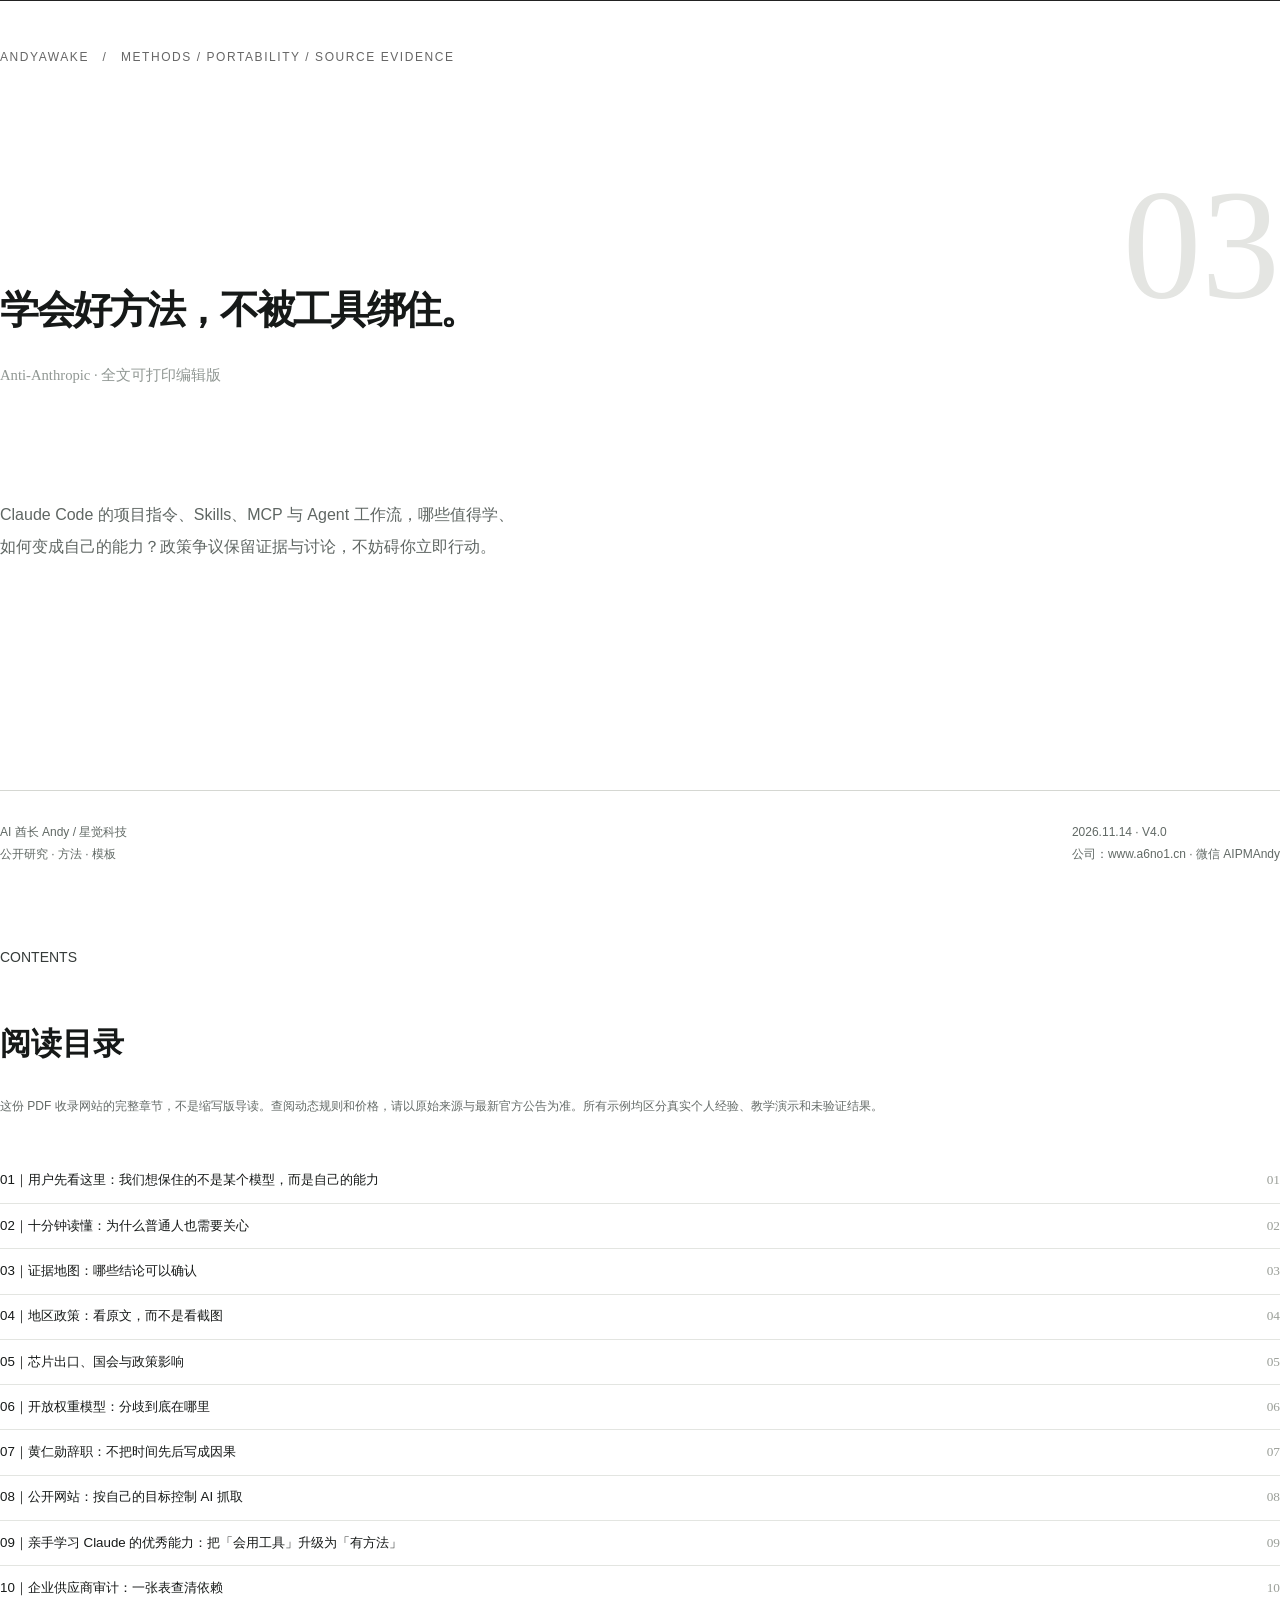
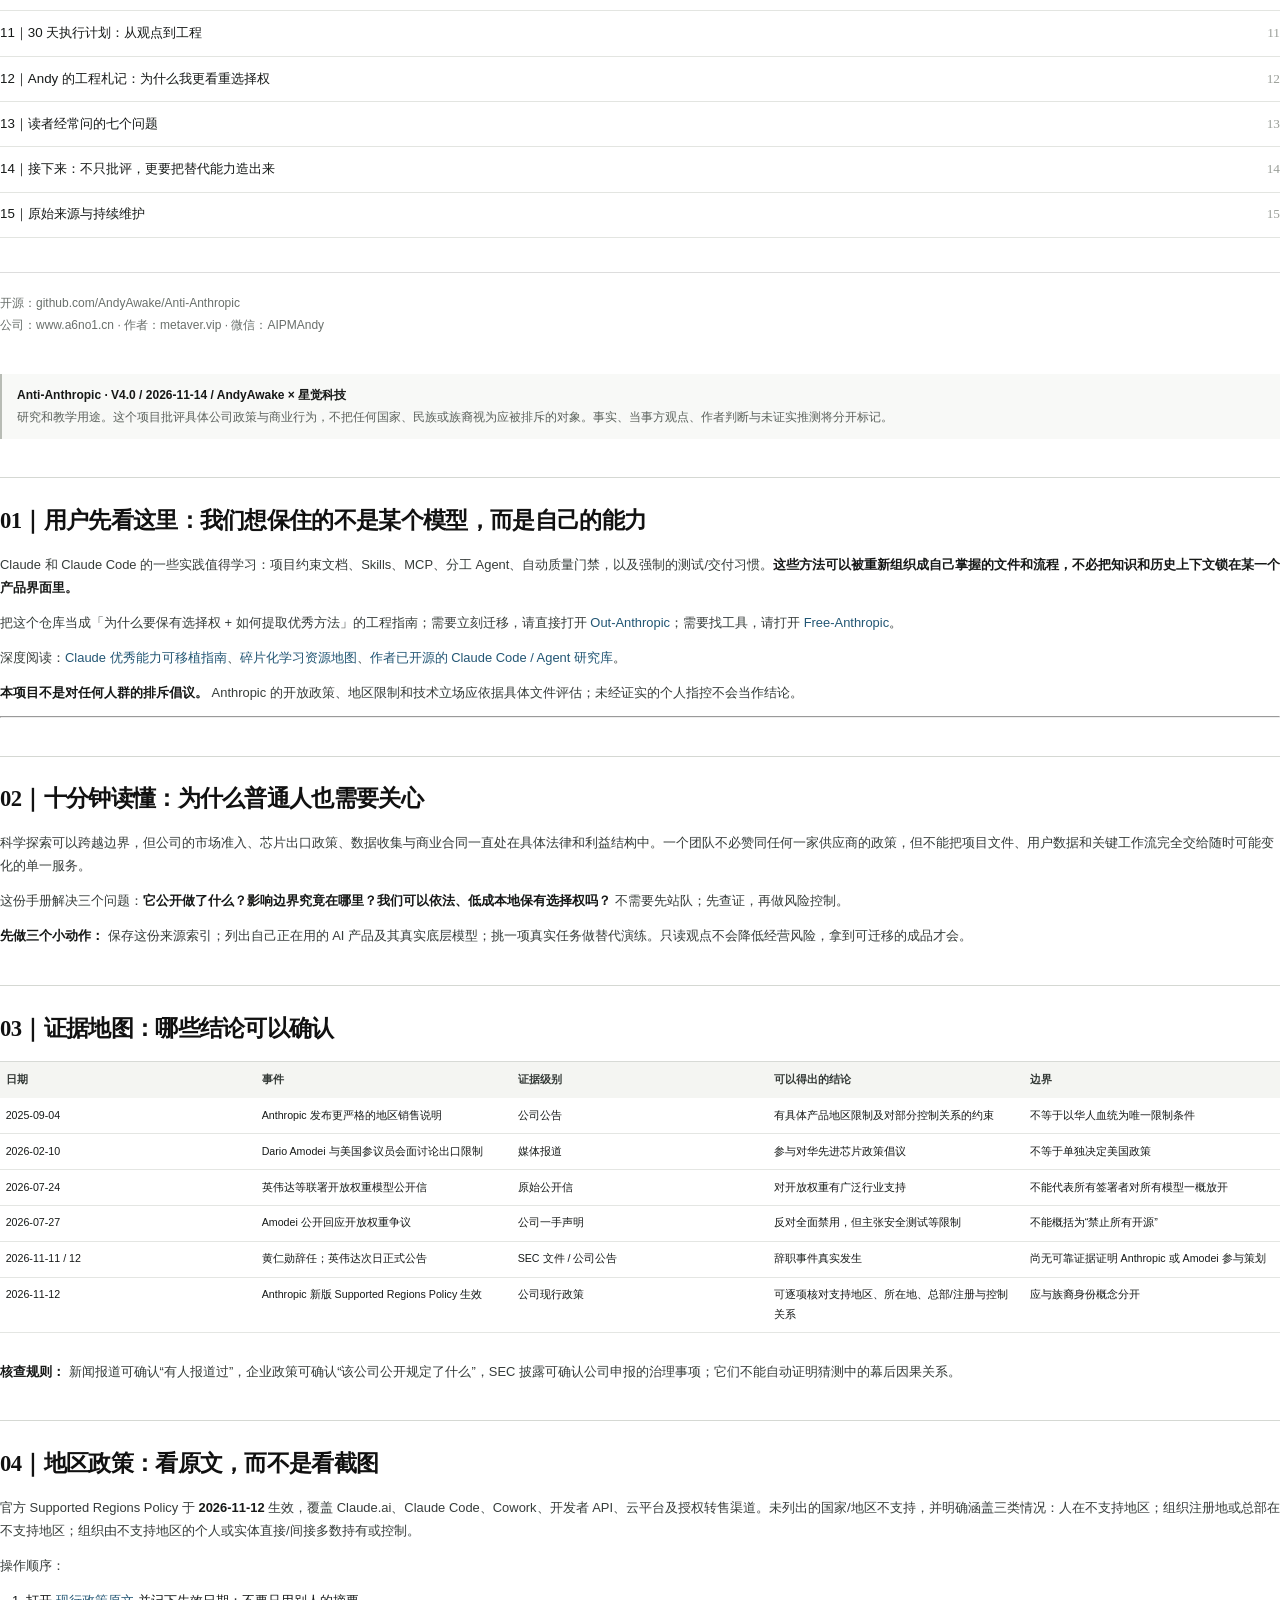
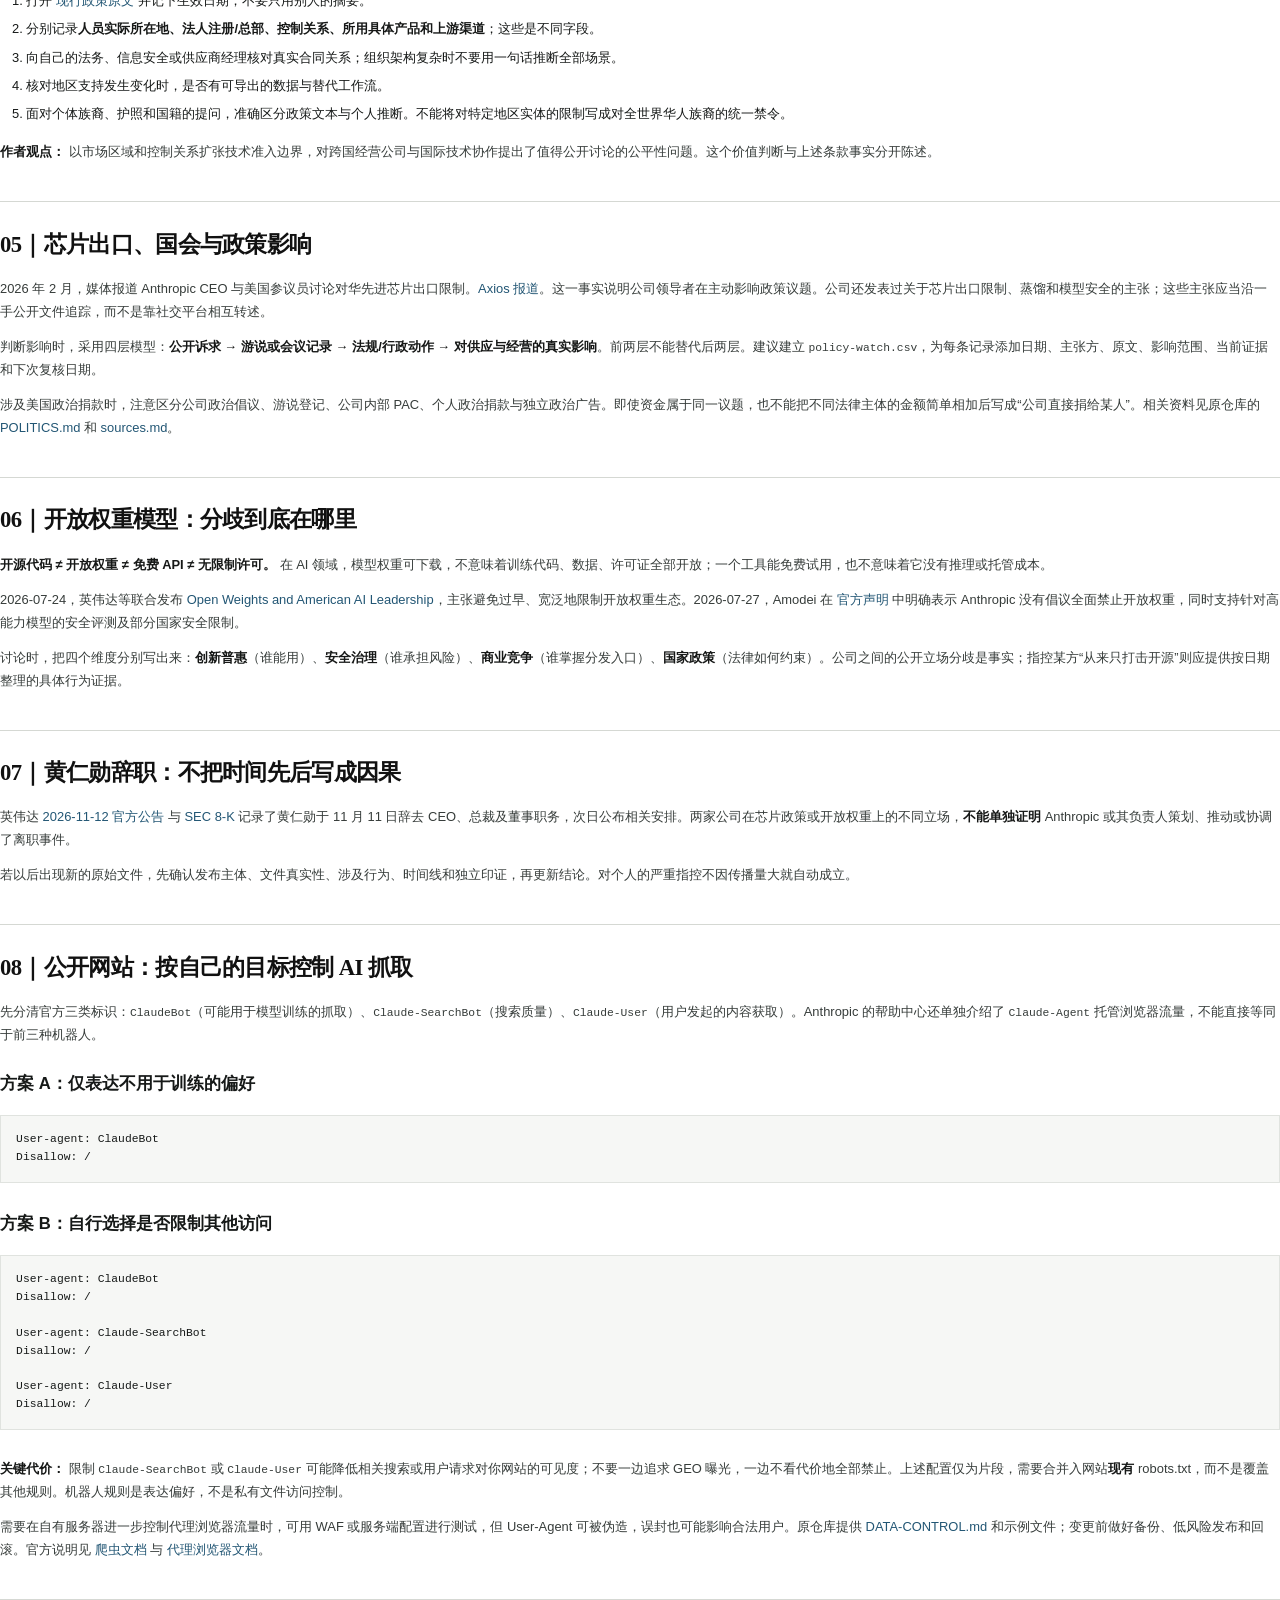
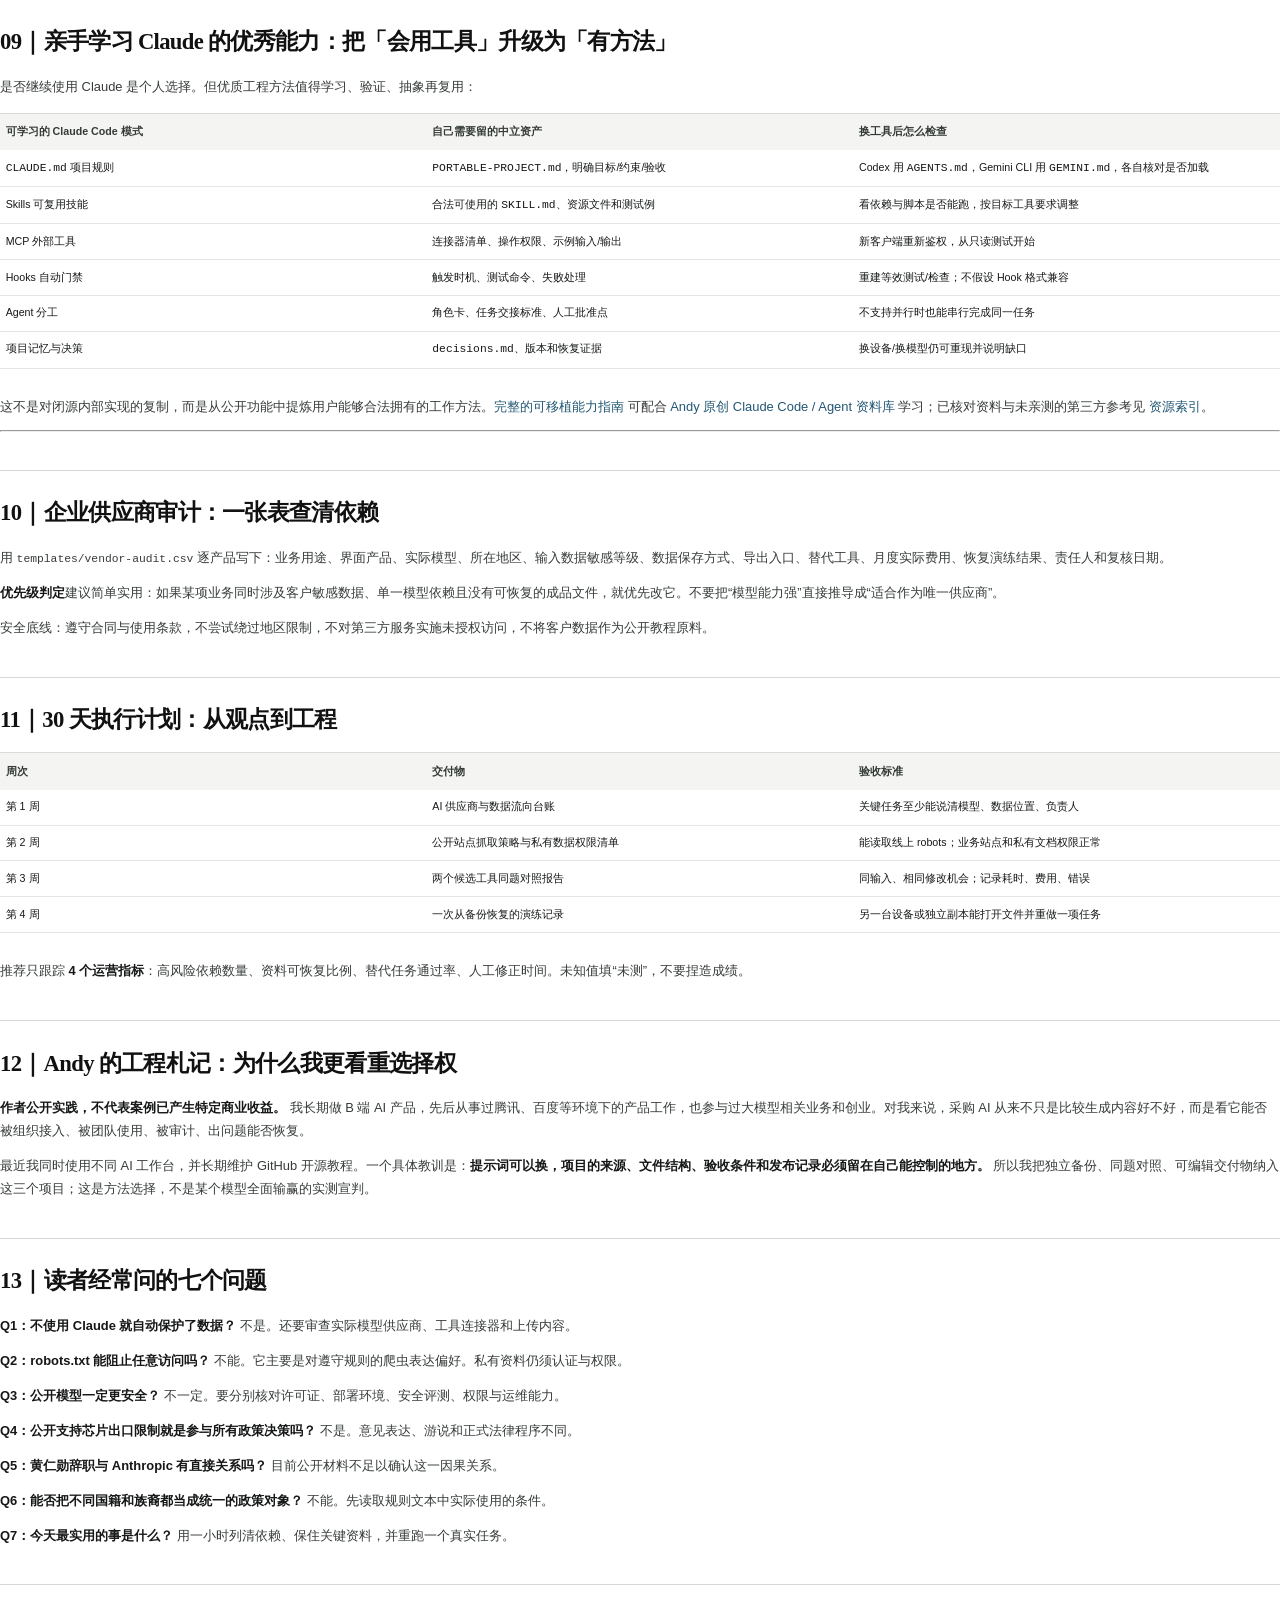
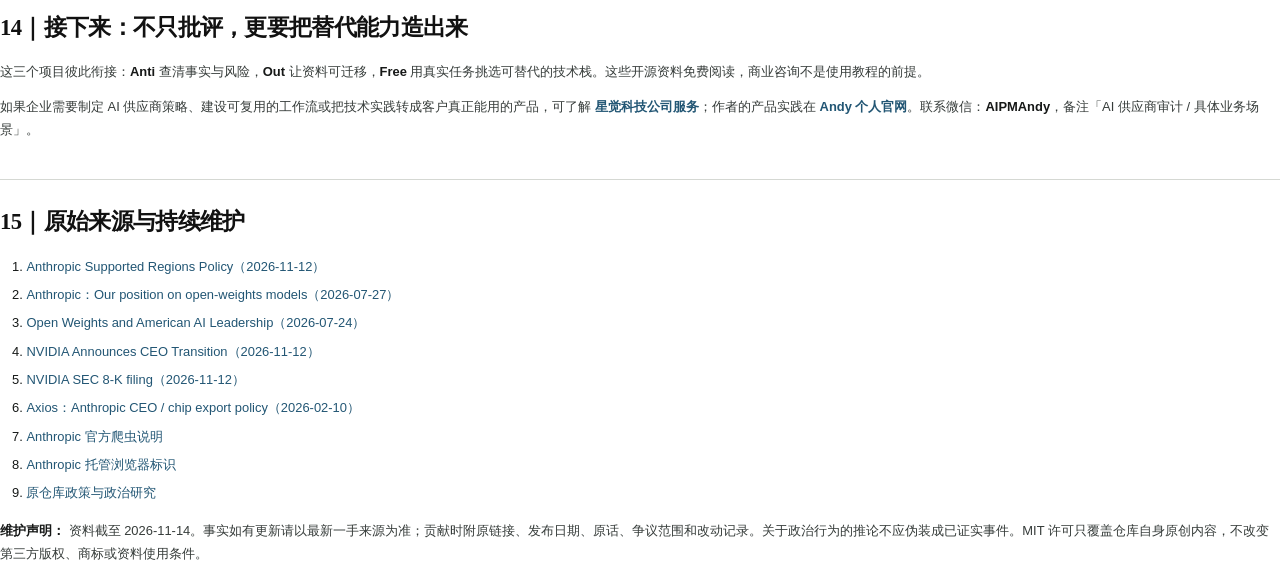
==== assets/guide-print.html @ a387d636 "Add V4 PDF, styling and interactive features" ====
<!doctype html><html lang="zh-CN"><head><meta charset="utf-8"><style>
@page{size:A4;margin:21mm 18mm 21mm 18mm;@top-left{content:"ANDYAWAKE · OPEN FIELD GUIDE";font-family:"Noto Sans CJK SC";font-size:8px;color:#a0a3a0;letter-spacing:.11em}@top-right{content:"2026 / 11 / 14";font-family:"Noto Sans CJK SC";font-size:8px;color:#a0a3a0}@bottom-left{content:"ANDYAWAKE · 开源迁移与工作流手册";font-family:"Noto Sans CJK SC";font-size:8px;color:#888d89}@bottom-right{content:counter(page);font-family:"Noto Sans CJK SC";font-size:9px;color:#777}}
@page:first{@top-left{content:none}@top-right{content:none}@bottom-left{content:none}@bottom-right{content:none}}
*{box-sizing:border-box}html{font-family:"Noto Sans CJK SC",sans-serif;color:#161918;background:#fff}body{margin:0;font-size:10.5pt;line-height:1.85}a{color:#225674;text-decoration:none}p,li{orphans:3;widows:3}p{margin:0 0 9pt;color:#363c3a}strong{font-weight:700;color:#161817}.cover{height:250mm;position:relative;page-break-after:always}.cover-top{border-top:1.5px solid #222;padding-top:12mm;font-size:9pt;letter-spacing:.13em;color:#666}.cover-num{font-family:serif;font-size:118pt;color:#e4e5e2;position:absolute;top:44mm;right:0;line-height:1}.cover-title{position:absolute;top:75mm;left:0;right:0;font-family:"Noto Serif CJK SC",serif;font-size:29pt;letter-spacing:-.06em;line-height:1.42;font-weight:650}.cover-sub{position:absolute;top:132mm;left:0;right:0;color:#5f6663;font-size:12pt;max-width:140mm;line-height:2}.cover-bottom{position:absolute;bottom:21mm;left:0;right:0;border-top:1px solid #d5d7d2;padding-top:8mm;display:flex;justify-content:space-between;color:#616965;font-size:9pt}.small{font-size:9pt;color:#747974}.chapter-toc{page-break-after:always}.chapter-toc h1{font-family:"Noto Serif CJK SC",serif;font-size:23pt;margin:12mm 0 6mm}.toc-line{display:flex;justify-content:space-between;gap:10mm;border-bottom:1px solid #e3e5e1;font-size:10pt;padding:2.6mm 0}.toc-line span:last-child{font-family:Georgia,serif;color:#9b9f99}.toc-intro{color:#646b68;font-size:9pt;line-height:1.8;margin:5mm 0 11mm}.pdf-content h2{font-family:"Noto Serif CJK SC",serif;color:#111;letter-spacing:-.03em;font-size:17pt;line-height:1.38;font-weight:660;border-top:1px solid #d5d8d3;padding-top:8mm;margin:13mm 0 5mm;break-after:avoid}.pdf-content h2:first-child{margin-top:0}.pdf-content h3{font-size:12.5pt;margin:6mm 0 3mm;break-after:avoid}.pdf-content p,.pdf-content li{font-size:10pt;line-height:1.9}.pdf-content ul,.pdf-content ol{padding-left:7mm;margin:3mm 0 6mm}.pdf-content li{margin:1.4mm 0}.pdf-content blockquote{border-left:2px solid #b8bcb5;background:#f8f9f7;padding:3mm 4mm;margin:5mm 0}.pdf-content blockquote p{color:#5c625d;font-size:9pt;margin:0}.pdf-content pre{font-family:"Noto Sans Mono CJK SC",monospace;font-size:8pt;line-height:1.58;white-space:pre-wrap;overflow-wrap:anywhere;background:#f6f7f5;border:1px solid #e0e3df;padding:4mm;margin:4mm 0 7mm}code{font-family:"Noto Sans Mono CJK SC",monospace;font-size:8.5pt;overflow-wrap:anywhere}.pdf-content table{width:100%;border-collapse:collapse;margin:4mm 0 7mm;font-size:8pt;table-layout:fixed}.pdf-content th{background:#f4f5f2;border-top:1px solid #d7dad6;color:#343a37;text-align:left;padding:2.2mm 1.5mm;overflow-wrap:anywhere}.pdf-content td{border-bottom:1px solid #e4e6e3;padding:2mm 1.5mm;vertical-align:top;overflow-wrap:anywhere}.table-scroller{max-width:100%}.table-scroller table{break-inside:auto}.table-scroller tr{break-inside:avoid}.last-note{margin-top:9mm;padding:5mm 0;border-top:1px solid #ddd;font-size:9pt;color:#696f6b}
.pdf-content p,.pdf-content li{line-height:1.78;font-size:9.7pt}.pdf-content h2{margin:10mm 0 4.5mm;padding-top:7mm}.pdf-content ol,.pdf-content ul{margin-bottom:4mm}</style></head><body><section class="cover"><div class="cover-top">ANDYAWAKE　/　METHODS / PORTABILITY / SOURCE EVIDENCE</div><div class="cover-num">03</div><div class="cover-title">学会好方法，不被工具绑住。<p style="font-family:'Noto Sans CJK SC';font-size:11pt;font-weight:400;letter-spacing:0;color:#919894;margin-top:7mm">Anti-Anthropic · 全文可打印编辑版</p></div><div class="cover-sub">Claude Code 的项目指令、Skills、MCP 与 Agent 工作流，哪些值得学、如何变成自己的能力？政策争议保留证据与讨论，不妨碍你立即行动。</div><div class="cover-bottom"><span>AI 酋长 Andy / 星觉科技<br>公开研究 · 方法 · 模板</span><span>2026.11.14 · V4.0<br>公司：www.a6no1.cn · 微信 AIPMAndy</span></div></section><section class="chapter-toc"><p class="overline">CONTENTS</p><h1>阅读目录</h1><p class="toc-intro">这份 PDF 收录网站的完整章节，不是缩写版导读。查阅动态规则和价格，请以原始来源与最新官方公告为准。所有示例均区分真实个人经验、教学演示和未验证结果。</p><div class="toc-line"><span>01｜用户先看这里：我们想保住的不是某个模型，而是自己的能力</span><span>01</span></div><div class="toc-line"><span>02｜十分钟读懂：为什么普通人也需要关心</span><span>02</span></div><div class="toc-line"><span>03｜证据地图：哪些结论可以确认</span><span>03</span></div><div class="toc-line"><span>04｜地区政策：看原文，而不是看截图</span><span>04</span></div><div class="toc-line"><span>05｜芯片出口、国会与政策影响</span><span>05</span></div><div class="toc-line"><span>06｜开放权重模型：分歧到底在哪里</span><span>06</span></div><div class="toc-line"><span>07｜黄仁勋辞职：不把时间先后写成因果</span><span>07</span></div><div class="toc-line"><span>08｜公开网站：按自己的目标控制 AI 抓取</span><span>08</span></div><div class="toc-line"><span>09｜亲手学习 Claude 的优秀能力：把「会用工具」升级为「有方法」</span><span>09</span></div><div class="toc-line"><span>10｜企业供应商审计：一张表查清依赖</span><span>10</span></div><div class="toc-line"><span>11｜30 天执行计划：从观点到工程</span><span>11</span></div><div class="toc-line"><span>12｜Andy 的工程札记：为什么我更看重选择权</span><span>12</span></div><div class="toc-line"><span>13｜读者经常问的七个问题</span><span>13</span></div><div class="toc-line"><span>14｜接下来：不只批评，更要把替代能力造出来</span><span>14</span></div><div class="toc-line"><span>15｜原始来源与持续维护</span><span>15</span></div><div class="last-note">开源：github.com/AndyAwake/Anti-Anthropic<br>公司：www.a6no1.cn · 作者：metaver.vip · 微信：AIPMAndy</div></section><main class="pdf-content"><blockquote>
<p><strong>Anti-Anthropic · V4.0 / 2026-11-14 / AndyAwake × 星觉科技</strong><br />
研究和教学用途。这个项目批评具体公司政策与商业行为，不把任何国家、民族或族裔视为应被排斥的对象。事实、当事方观点、作者判断与未证实推测将分开标记。</p>
</blockquote>
<h2 id="chapter-01">01｜用户先看这里：我们想保住的不是某个模型，而是自己的能力</h2>
<p>Claude 和 Claude Code 的一些实践值得学习：项目约束文档、Skills、MCP、分工 Agent、自动质量门禁，以及强制的测试/交付习惯。<strong>这些方法可以被重新组织成自己掌握的文件和流程，不必把知识和历史上下文锁在某一个产品界面里。</strong></p>
<p>把这个仓库当成「为什么要保有选择权 + 如何提取优秀方法」的工程指南；需要立刻迁移，请直接打开 <a href="https://github.com/AndyAwake/Out-Anthropic">Out-Anthropic</a>；需要找工具，请打开 <a href="https://github.com/AndyAwake/Free-Anthropic">Free-Anthropic</a>。</p>
<p>深度阅读：<a href="PORTABLE-CLAUDE.md">Claude 优秀能力可移植指南</a>、<a href="RESOURCE-ATLAS.md">碎片化学习资源地图</a>、<a href="https://github.com/AIPMAndy/anthropic-claude-code-agent-handbook">作者已开源的 Claude Code / Agent 研究库</a>。</p>
<p><strong>本项目不是对任何人群的排斥倡议。</strong> Anthropic 的开放政策、地区限制和技术立场应依据具体文件评估；未经证实的个人指控不会当作结论。</p>
<hr />
<h2 id="chapter-02">02｜十分钟读懂：为什么普通人也需要关心</h2>
<p>科学探索可以跨越边界，但公司的市场准入、芯片出口政策、数据收集与商业合同一直处在具体法律和利益结构中。一个团队不必赞同任何一家供应商的政策，但不能把项目文件、用户数据和关键工作流完全交给随时可能变化的单一服务。</p>
<p>这份手册解决三个问题：<strong>它公开做了什么？影响边界究竟在哪里？我们可以依法、低成本地保有选择权吗？</strong> 不需要先站队；先查证，再做风险控制。</p>
<p><strong>先做三个小动作：</strong> 保存这份来源索引；列出自己正在用的 AI 产品及其真实底层模型；挑一项真实任务做替代演练。只读观点不会降低经营风险，拿到可迁移的成品才会。</p>
<h2 id="chapter-03">03｜证据地图：哪些结论可以确认</h2>
<div class="table-scroller"><table>
<thead>
<tr>
  <th>日期</th>
  <th>事件</th>
  <th>证据级别</th>
  <th>可以得出的结论</th>
  <th>边界</th>
</tr>
</thead>
<tbody>
<tr>
  <td>2025-09-04</td>
  <td>Anthropic 发布更严格的地区销售说明</td>
  <td>公司公告</td>
  <td>有具体产品地区限制及对部分控制关系的约束</td>
  <td>不等于以华人血统为唯一限制条件</td>
</tr>
<tr>
  <td>2026-02-10</td>
  <td>Dario Amodei 与美国参议员会面讨论出口限制</td>
  <td>媒体报道</td>
  <td>参与对华先进芯片政策倡议</td>
  <td>不等于单独决定美国政策</td>
</tr>
<tr>
  <td>2026-07-24</td>
  <td>英伟达等联署开放权重模型公开信</td>
  <td>原始公开信</td>
  <td>对开放权重有广泛行业支持</td>
  <td>不能代表所有签署者对所有模型一概放开</td>
</tr>
<tr>
  <td>2026-07-27</td>
  <td>Amodei 公开回应开放权重争议</td>
  <td>公司一手声明</td>
  <td>反对全面禁用，但主张安全测试等限制</td>
  <td>不能概括为“禁止所有开源”</td>
</tr>
<tr>
  <td>2026-11-11 / 12</td>
  <td>黄仁勋辞任；英伟达次日正式公告</td>
  <td>SEC 文件 / 公司公告</td>
  <td>辞职事件真实发生</td>
  <td>尚无可靠证据证明 Anthropic 或 Amodei 参与策划</td>
</tr>
<tr>
  <td>2026-11-12</td>
  <td>Anthropic 新版 Supported Regions Policy 生效</td>
  <td>公司现行政策</td>
  <td>可逐项核对支持地区、所在地、总部/注册与控制关系</td>
  <td>应与族裔身份概念分开</td>
</tr>
</tbody>
</table></div>
<p><strong>核查规则：</strong> 新闻报道可确认“有人报道过”，企业政策可确认“该公司公开规定了什么”，SEC 披露可确认公司申报的治理事项；它们不能自动证明猜测中的幕后因果关系。</p>
<h2 id="chapter-04">04｜地区政策：看原文，而不是看截图</h2>
<p>官方 Supported Regions Policy 于 <strong>2026-11-12</strong> 生效，覆盖 Claude.ai、Claude Code、Cowork、开发者 API、云平台及授权转售渠道。未列出的国家/地区不支持，并明确涵盖三类情况：人在不支持地区；组织注册地或总部在不支持地区；组织由不支持地区的个人或实体直接/间接多数持有或控制。</p>
<p>操作顺序：</p>
<ol>
<li>打开 <a href="https://www.anthropic.com/legal/supported-regions">现行政策原文</a> 并记下生效日期；不要只用别人的摘要。</li>
<li>分别记录<strong>人员实际所在地、法人注册/总部、控制关系、所用具体产品和上游渠道</strong>；这些是不同字段。</li>
<li>向自己的法务、信息安全或供应商经理核对真实合同关系；组织架构复杂时不要用一句话推断全部场景。</li>
<li>核对地区支持发生变化时，是否有可导出的数据与替代工作流。</li>
<li>面对个体族裔、护照和国籍的提问，准确区分政策文本与个人推断。不能将对特定地区实体的限制写成对全世界华人族裔的统一禁令。</li>
</ol>
<p><strong>作者观点：</strong> 以市场区域和控制关系扩张技术准入边界，对跨国经营公司与国际技术协作提出了值得公开讨论的公平性问题。这个价值判断与上述条款事实分开陈述。</p>
<h2 id="chapter-05">05｜芯片出口、国会与政策影响</h2>
<p>2026 年 2 月，媒体报道 Anthropic CEO 与美国参议员讨论对华先进芯片出口限制。<a href="https://www.axios.com/2026/02/10/anthropic-ceo-china-chip-ban">Axios 报道</a>。这一事实说明公司领导者在主动影响政策议题。公司还发表过关于芯片出口限制、蒸馏和模型安全的主张；这些主张应当沿一手公开文件追踪，而不是靠社交平台相互转述。</p>
<p>判断影响时，采用四层模型：<strong>公开诉求 → 游说或会议记录 → 法规/行政动作 → 对供应与经营的真实影响</strong>。前两层不能替代后两层。建议建立 <code>policy-watch.csv</code>，为每条记录添加日期、主张方、原文、影响范围、当前证据和下次复核日期。</p>
<p>涉及美国政治捐款时，注意区分公司政治倡议、游说登记、公司内部 PAC、个人政治捐款与独立政治广告。即使资金属于同一议题，也不能把不同法律主体的金额简单相加后写成“公司直接捐给某人”。相关资料见原仓库的 <a href="https://github.com/AndyAwake/Anti-Anthropic/blob/main/POLITICS.md">POLITICS.md</a> 和 <a href="https://github.com/AndyAwake/Anti-Anthropic/blob/main/sources.md">sources.md</a>。</p>
<h2 id="chapter-06">06｜开放权重模型：分歧到底在哪里</h2>
<p><strong>开源代码 ≠ 开放权重 ≠ 免费 API ≠ 无限制许可。</strong> 在 AI 领域，模型权重可下载，不意味着训练代码、数据、许可证全部开放；一个工具能免费试用，也不意味着它没有推理或托管成本。</p>
<p>2026-07-24，英伟达等联合发布 <a href="https://images.nvidia.com/pdf/Open-Weights-and-American-AI-Leadership.pdf">Open Weights and American AI Leadership</a>，主张避免过早、宽泛地限制开放权重生态。2026-07-27，Amodei 在 <a href="https://www.anthropic.com/news/position-open-weights-models">官方声明</a> 中明确表示 Anthropic 没有倡议全面禁止开放权重，同时支持针对高能力模型的安全评测及部分国家安全限制。</p>
<p>讨论时，把四个维度分别写出来：<strong>创新普惠</strong>（谁能用）、<strong>安全治理</strong>（谁承担风险）、<strong>商业竞争</strong>（谁掌握分发入口）、<strong>国家政策</strong>（法律如何约束）。公司之间的公开立场分歧是事实；指控某方“从来只打击开源”则应提供按日期整理的具体行为证据。</p>
<h2 id="chapter-07">07｜黄仁勋辞职：不把时间先后写成因果</h2>
<p>英伟达 <a href="https://nvidianews.nvidia.com/news/nvidia-announces-ceo-transition">2026-11-12 官方公告</a> 与 <a href="https://www.sec.gov/Archives/edgar/data/1045810/000104581026000082/nvda-20261111.htm">SEC 8-K</a> 记录了黄仁勋于 11 月 11 日辞去 CEO、总裁及董事职务，次日公布相关安排。两家公司在芯片政策或开放权重上的不同立场，<strong>不能单独证明</strong> Anthropic 或其负责人策划、推动或协调了离职事件。</p>
<p>若以后出现新的原始文件，先确认发布主体、文件真实性、涉及行为、时间线和独立印证，再更新结论。对个人的严重指控不因传播量大就自动成立。</p>
<h2 id="chapter-08">08｜公开网站：按自己的目标控制 AI 抓取</h2>
<p>先分清官方三类标识：<code>ClaudeBot</code>（可能用于模型训练的抓取）、<code>Claude-SearchBot</code>（搜索质量）、<code>Claude-User</code>（用户发起的内容获取）。Anthropic 的帮助中心还单独介绍了 <code>Claude-Agent</code> 托管浏览器流量，不能直接等同于前三种机器人。</p>
<h3>方案 A：仅表达不用于训练的偏好</h3>
<pre><code class="language-text">User-agent: ClaudeBot
Disallow: /
</code></pre>
<h3>方案 B：自行选择是否限制其他访问</h3>
<pre><code class="language-text">User-agent: ClaudeBot
Disallow: /

User-agent: Claude-SearchBot
Disallow: /

User-agent: Claude-User
Disallow: /
</code></pre>
<p><strong>关键代价：</strong> 限制 <code>Claude-SearchBot</code> 或 <code>Claude-User</code> 可能降低相关搜索或用户请求对你网站的可见度；不要一边追求 GEO 曝光，一边不看代价地全部禁止。上述配置仅为片段，需要合并入网站<strong>现有</strong> robots.txt，而不是覆盖其他规则。机器人规则是表达偏好，不是私有文件访问控制。</p>
<p>需要在自有服务器进一步控制代理浏览器流量时，可用 WAF 或服务端配置进行测试，但 User-Agent 可被伪造，误封也可能影响合法用户。原仓库提供 <a href="https://github.com/AndyAwake/Anti-Anthropic/blob/main/DATA-CONTROL.md">DATA-CONTROL.md</a> 和示例文件；变更前做好备份、低风险发布和回滚。官方说明见 <a href="https://support.claude.com/en/articles/8896518-does-anthropic-crawl-data-from-the-web-and-how-can-site-owners-block-the-crawler">爬虫文档</a> 与 <a href="https://support.claude.com/en/articles/18234133-how-do-anthropic-hosted-browsers-identify-themselves-when-they-browse-the-web-on-a-user-s-behalf">代理浏览器文档</a>。</p>
<h2 id="chapter-09">09｜亲手学习 Claude 的优秀能力：把「会用工具」升级为「有方法」</h2>
<p>是否继续使用 Claude 是个人选择。但优质工程方法值得学习、验证、抽象再复用：</p>
<div class="table-scroller"><table>
<thead>
<tr>
  <th>可学习的 Claude Code 模式</th>
  <th>自己需要留的中立资产</th>
  <th>换工具后怎么检查</th>
</tr>
</thead>
<tbody>
<tr>
  <td><code>CLAUDE.md</code> 项目规则</td>
  <td><code>PORTABLE-PROJECT.md</code>，明确目标/约束/验收</td>
  <td>Codex 用 <code>AGENTS.md</code>，Gemini CLI 用 <code>GEMINI.md</code>，各自核对是否加载</td>
</tr>
<tr>
  <td>Skills 可复用技能</td>
  <td>合法可使用的 <code>SKILL.md</code>、资源文件和测试例</td>
  <td>看依赖与脚本是否能跑，按目标工具要求调整</td>
</tr>
<tr>
  <td>MCP 外部工具</td>
  <td>连接器清单、操作权限、示例输入/输出</td>
  <td>新客户端重新鉴权，从只读测试开始</td>
</tr>
<tr>
  <td>Hooks 自动门禁</td>
  <td>触发时机、测试命令、失败处理</td>
  <td>重建等效测试/检查；不假设 Hook 格式兼容</td>
</tr>
<tr>
  <td>Agent 分工</td>
  <td>角色卡、任务交接标准、人工批准点</td>
  <td>不支持并行时也能串行完成同一任务</td>
</tr>
<tr>
  <td>项目记忆与决策</td>
  <td><code>decisions.md</code>、版本和恢复证据</td>
  <td>换设备/换模型仍可重现并说明缺口</td>
</tr>
</tbody>
</table></div>
<p>这不是对闭源内部实现的复制，而是从公开功能中提炼用户能够合法拥有的工作方法。<a href="PORTABLE-CLAUDE.md">完整的可移植能力指南</a> 可配合 <a href="https://github.com/AIPMAndy/anthropic-claude-code-agent-handbook">Andy 原创 Claude Code / Agent 资料库</a> 学习；已核对资料与未亲测的第三方参考见 <a href="RESOURCE-ATLAS.md">资源索引</a>。</p>
<hr />
<h2 id="chapter-10">10｜企业供应商审计：一张表查清依赖</h2>
<p>用 <code>templates/vendor-audit.csv</code> 逐产品写下：业务用途、界面产品、实际模型、所在地区、输入数据敏感等级、数据保存方式、导出入口、替代工具、月度实际费用、恢复演练结果、责任人和复核日期。</p>
<p><strong>优先级判定</strong>建议简单实用：如果某项业务同时涉及客户敏感数据、单一模型依赖且没有可恢复的成品文件，就优先改它。不要把“模型能力强”直接推导成“适合作为唯一供应商”。</p>
<p>安全底线：遵守合同与使用条款，不尝试绕过地区限制，不对第三方服务实施未授权访问，不将客户数据作为公开教程原料。</p>
<h2 id="chapter-11">11｜30 天执行计划：从观点到工程</h2>
<div class="table-scroller"><table>
<thead>
<tr>
  <th>周次</th>
  <th>交付物</th>
  <th>验收标准</th>
</tr>
</thead>
<tbody>
<tr>
  <td>第 1 周</td>
  <td>AI 供应商与数据流向台账</td>
  <td>关键任务至少能说清模型、数据位置、负责人</td>
</tr>
<tr>
  <td>第 2 周</td>
  <td>公开站点抓取策略与私有数据权限清单</td>
  <td>能读取线上 robots；业务站点和私有文档权限正常</td>
</tr>
<tr>
  <td>第 3 周</td>
  <td>两个候选工具同题对照报告</td>
  <td>同输入、相同修改机会；记录耗时、费用、错误</td>
</tr>
<tr>
  <td>第 4 周</td>
  <td>一次从备份恢复的演练记录</td>
  <td>另一台设备或独立副本能打开文件并重做一项任务</td>
</tr>
</tbody>
</table></div>
<p>推荐只跟踪 <strong>4 个运营指标</strong>：高风险依赖数量、资料可恢复比例、替代任务通过率、人工修正时间。未知值填“未测”，不要捏造成绩。</p>
<h2 id="chapter-12">12｜Andy 的工程札记：为什么我更看重选择权</h2>
<p><strong>作者公开实践，不代表案例已产生特定商业收益。</strong> 我长期做 B 端 AI 产品，先后从事过腾讯、百度等环境下的产品工作，也参与过大模型相关业务和创业。对我来说，采购 AI 从来不只是比较生成内容好不好，而是看它能否被组织接入、被团队使用、被审计、出问题能否恢复。</p>
<p>最近我同时使用不同 AI 工作台，并长期维护 GitHub 开源教程。一个具体教训是：<strong>提示词可以换，项目的来源、文件结构、验收条件和发布记录必须留在自己能控制的地方。</strong> 所以我把独立备份、同题对照、可编辑交付物纳入这三个项目；这是方法选择，不是某个模型全面输赢的实测宣判。</p>
<h2 id="chapter-13">13｜读者经常问的七个问题</h2>
<p><strong>Q1：不使用 Claude 就自动保护了数据？</strong> 不是。还要审查实际模型供应商、工具连接器和上传内容。</p>
<p><strong>Q2：robots.txt 能阻止任意访问吗？</strong> 不能。它主要是对遵守规则的爬虫表达偏好。私有资料仍须认证与权限。</p>
<p><strong>Q3：公开模型一定更安全？</strong> 不一定。要分别核对许可证、部署环境、安全评测、权限与运维能力。</p>
<p><strong>Q4：公开支持芯片出口限制就是参与所有政策决策吗？</strong> 不是。意见表达、游说和正式法律程序不同。</p>
<p><strong>Q5：黄仁勋辞职与 Anthropic 有直接关系吗？</strong> 目前公开材料不足以确认这一因果关系。</p>
<p><strong>Q6：能否把不同国籍和族裔都当成统一的政策对象？</strong> 不能。先读取规则文本中实际使用的条件。</p>
<p><strong>Q7：今天最实用的事是什么？</strong> 用一小时列清依赖、保住关键资料，并重跑一个真实任务。</p>
<h2 id="chapter-14">14｜接下来：不只批评，更要把替代能力造出来</h2>
<p>这三个项目彼此衔接：<strong>Anti</strong> 查清事实与风险，<strong>Out</strong> 让资料可迁移，<strong>Free</strong> 用真实任务挑选可替代的技术栈。这些开源资料免费阅读，商业咨询不是使用教程的前提。</p>
<p>如果企业需要制定 AI 供应商策略、建设可复用的工作流或把技术实践转成客户真正能用的产品，可了解 <strong><a href="https://www.a6no1.cn/">星觉科技公司服务</a></strong>；作者的产品实践在 <strong><a href="https://metaver.vip/">Andy 个人官网</a></strong>。联系微信：<strong>AIPMAndy</strong>，备注「AI 供应商审计 / 具体业务场景」。</p>
<h2 id="chapter-15">15｜原始来源与持续维护</h2>
<ol>
<li><a href="https://www.anthropic.com/legal/supported-regions">Anthropic Supported Regions Policy（2026-11-12）</a></li>
<li><a href="https://www.anthropic.com/news/position-open-weights-models">Anthropic：Our position on open-weights models（2026-07-27）</a></li>
<li><a href="https://images.nvidia.com/pdf/Open-Weights-and-American-AI-Leadership.pdf">Open Weights and American AI Leadership（2026-07-24）</a></li>
<li><a href="https://nvidianews.nvidia.com/news/nvidia-announces-ceo-transition">NVIDIA Announces CEO Transition（2026-11-12）</a></li>
<li><a href="https://www.sec.gov/Archives/edgar/data/1045810/000104581026000082/nvda-20261111.htm">NVIDIA SEC 8-K filing（2026-11-12）</a></li>
<li><a href="https://www.axios.com/2026/02/10/anthropic-ceo-china-chip-ban">Axios：Anthropic CEO / chip export policy（2026-02-10）</a></li>
<li><a href="https://support.claude.com/en/articles/8896518-does-anthropic-crawl-data-from-the-web-and-how-can-site-owners-block-the-crawler">Anthropic 官方爬虫说明</a></li>
<li><a href="https://support.claude.com/en/articles/18234133-how-do-anthropic-hosted-browsers-identify-themselves-when-they-browse-the-web-on-a-user-s-behalf">Anthropic 托管浏览器标识</a></li>
<li><a href="https://github.com/AndyAwake/Anti-Anthropic/blob/main/POLITICS.md">原仓库政策与政治研究</a></li>
</ol>
<p><strong>维护声明：</strong> 资料截至 2026-11-14。事实如有更新请以最新一手来源为准；贡献时附原链接、发布日期、原话、争议范围和改动记录。关于政治行为的推论不应伪装成已证实事件。MIT 许可只覆盖仓库自身原创内容，不改变第三方版权、商标或资料使用条件。</p>
</main></body></html>
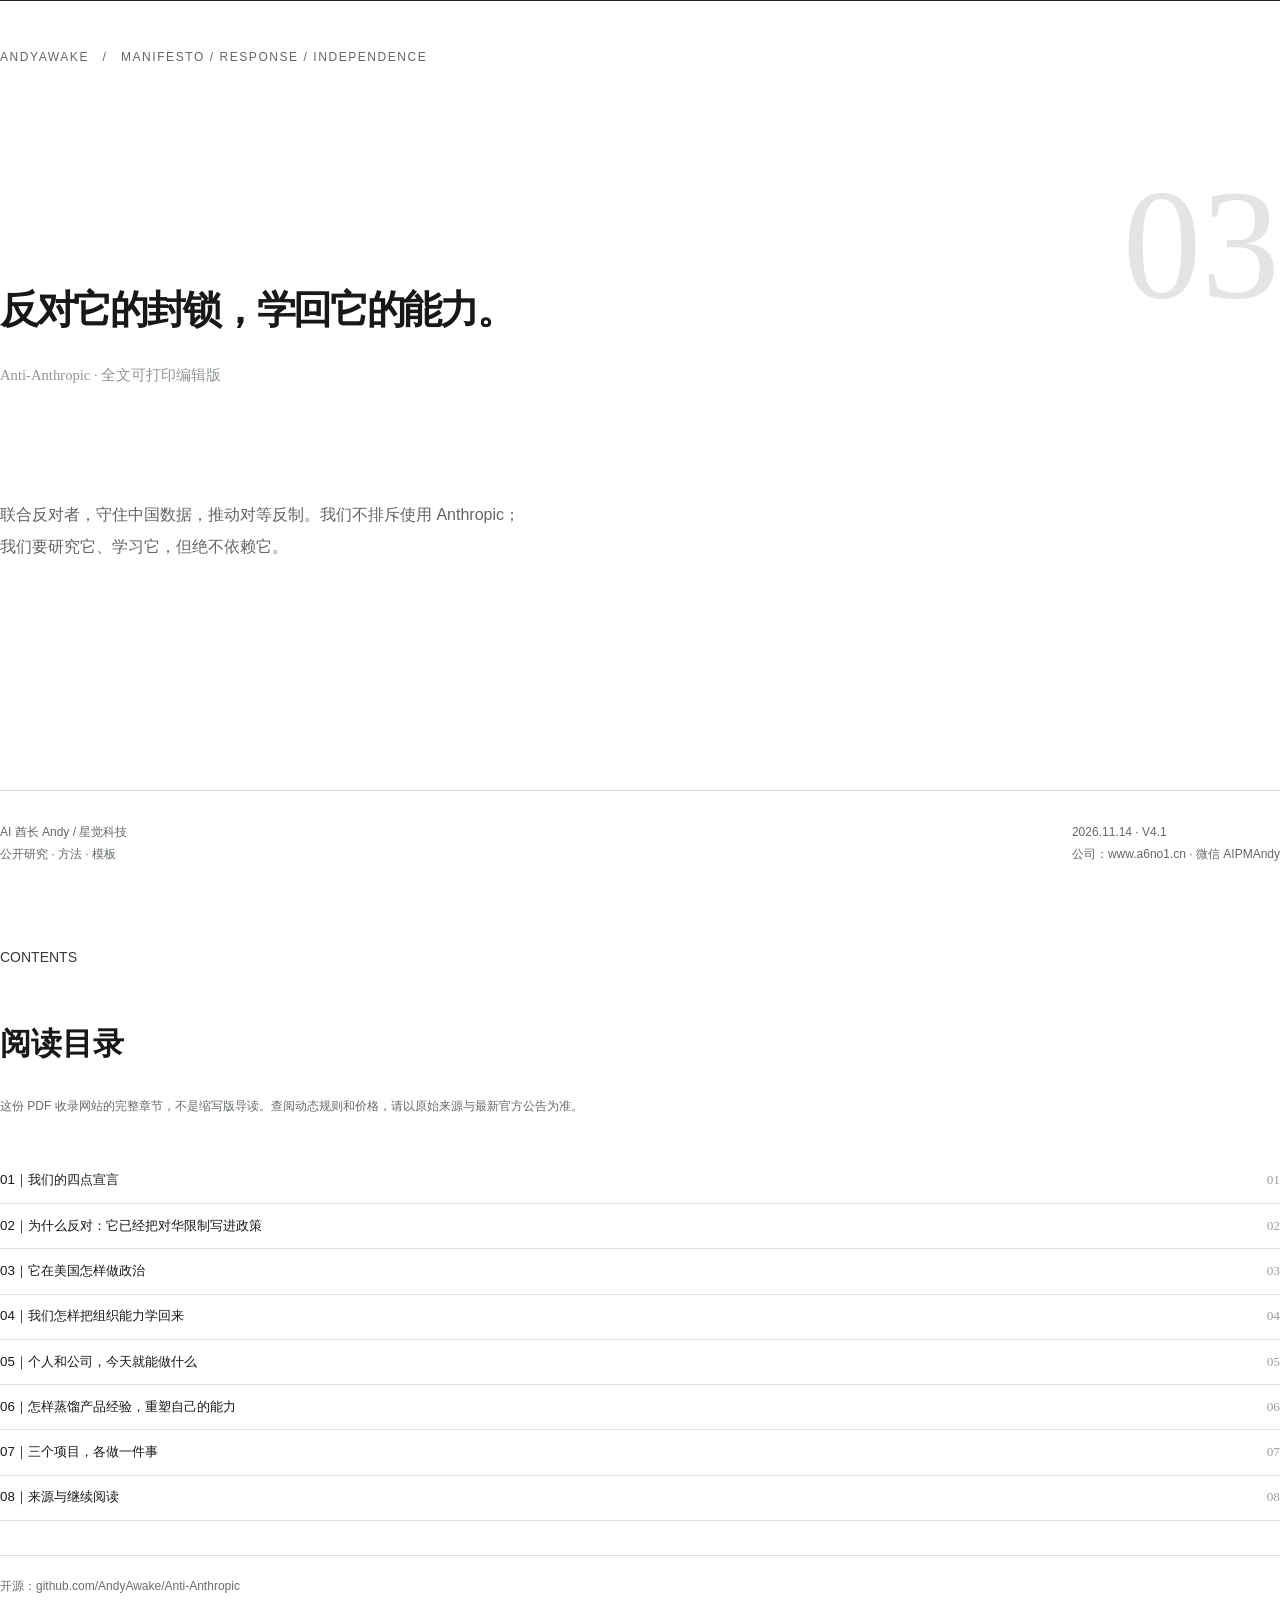
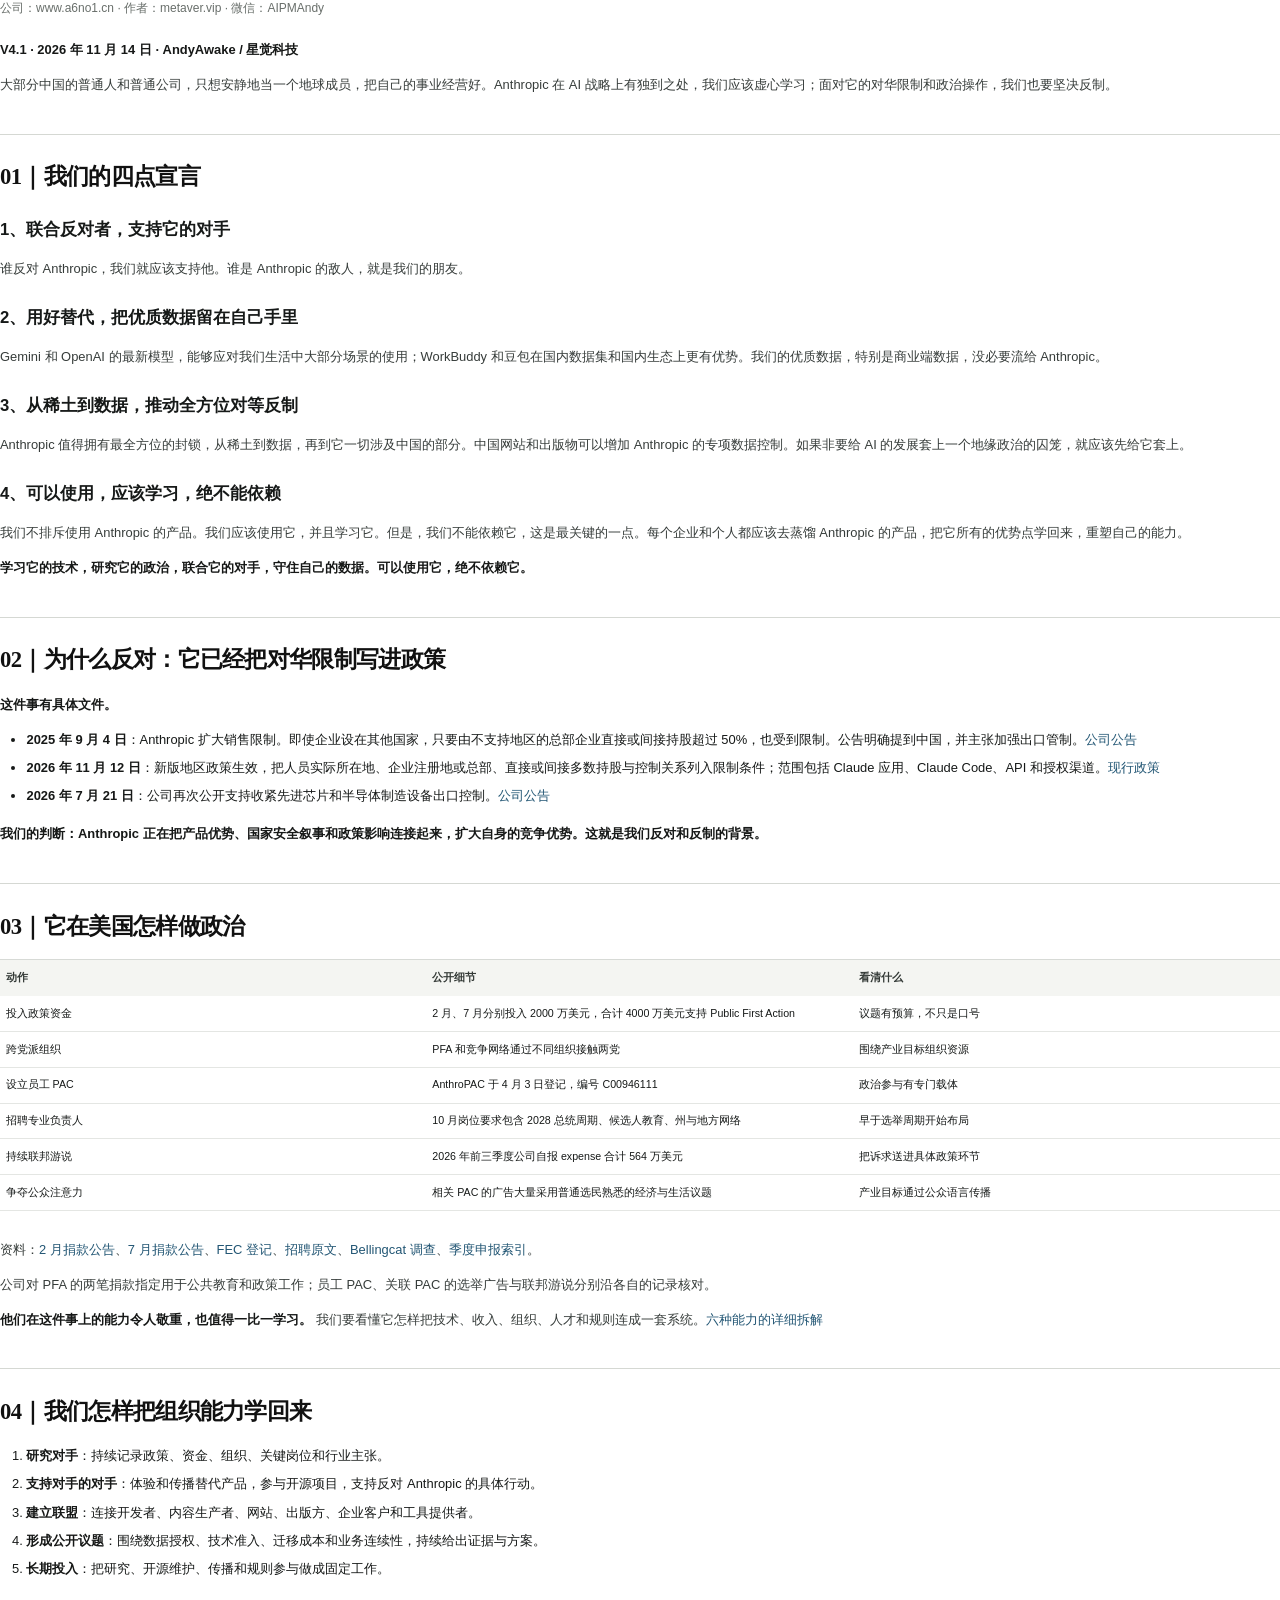
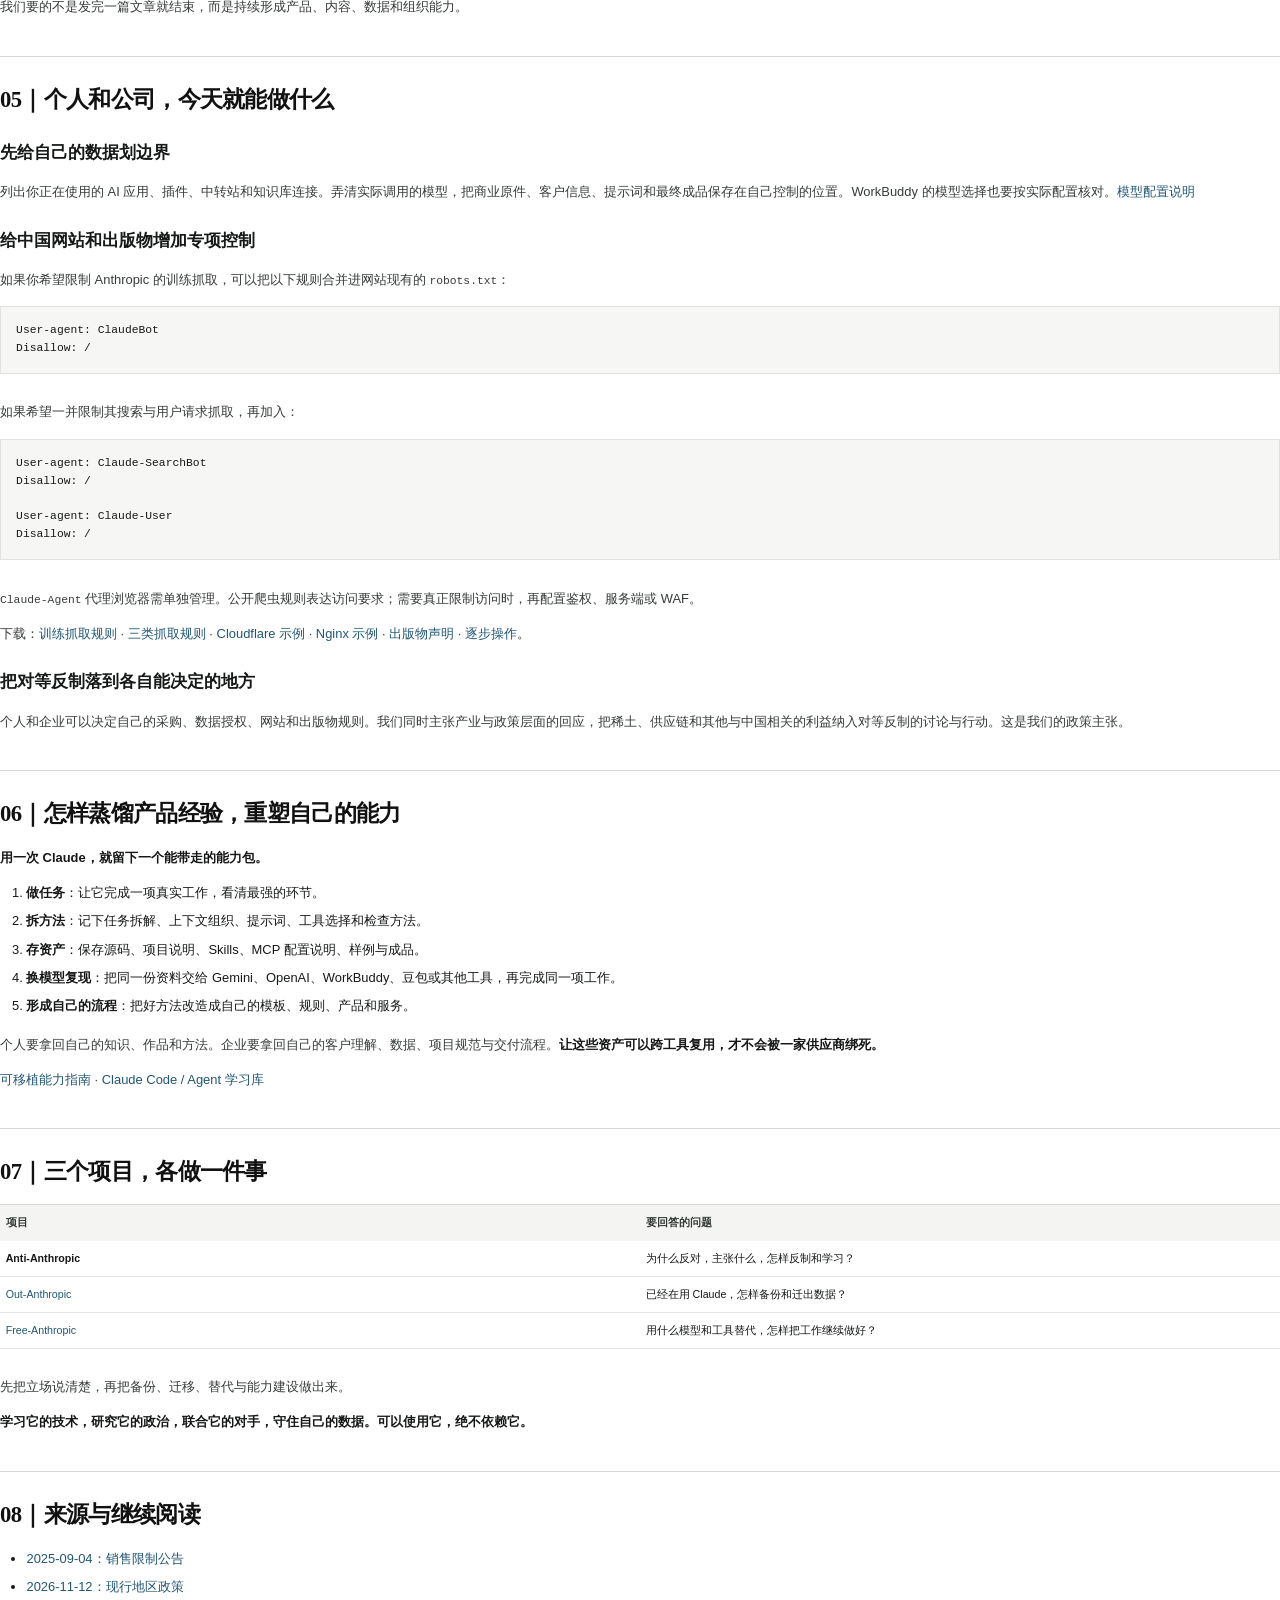
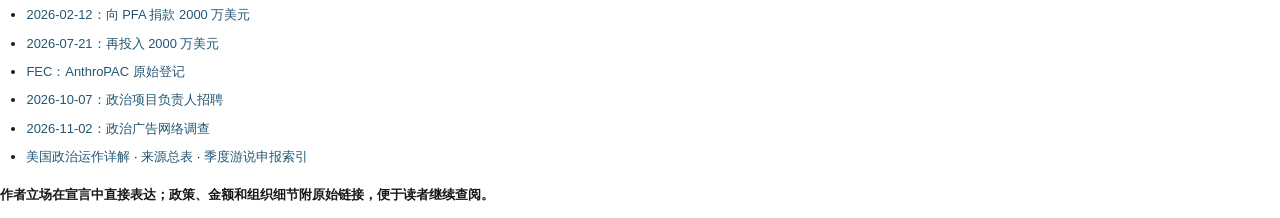
==== commit 79104781: "Restore Anti-Anthropic as a direct four-point manifesto" ====
--- a/assets/guide-print.html
+++ b/assets/guide-print.html
@@ -1,225 +1,146 @@
 <!doctype html><html lang="zh-CN"><head><meta charset="utf-8"><style>
-@page{size:A4;margin:21mm 18mm 21mm 18mm;@top-left{content:"ANDYAWAKE · OPEN FIELD GUIDE";font-family:"Noto Sans CJK SC";font-size:8px;color:#a0a3a0;letter-spacing:.11em}@top-right{content:"2026 / 11 / 14";font-family:"Noto Sans CJK SC";font-size:8px;color:#a0a3a0}@bottom-left{content:"ANDYAWAKE · 开源迁移与工作流手册";font-family:"Noto Sans CJK SC";font-size:8px;color:#888d89}@bottom-right{content:counter(page);font-family:"Noto Sans CJK SC";font-size:9px;color:#777}}
+@page{size:A4;margin:21mm 18mm 21mm 18mm;@top-left{content:"ANDYAWAKE · OPEN FIELD GUIDE";font-family:"Noto Sans SC";font-size:8px;color:#a0a3a0;letter-spacing:.11em}@top-right{content:"2026 / 11 / 14";font-family:"Noto Sans SC";font-size:8px;color:#a0a3a0}@bottom-left{content:"ANDYAWAKE · 开源迁移与工作流手册";font-family:"Noto Sans SC";font-size:8px;color:#888d89}@bottom-right{content:counter(page);font-family:"Noto Sans SC";font-size:9px;color:#777}}
 @page:first{@top-left{content:none}@top-right{content:none}@bottom-left{content:none}@bottom-right{content:none}}
-*{box-sizing:border-box}html{font-family:"Noto Sans CJK SC",sans-serif;color:#161918;background:#fff}body{margin:0;font-size:10.5pt;line-height:1.85}a{color:#225674;text-decoration:none}p,li{orphans:3;widows:3}p{margin:0 0 9pt;color:#363c3a}strong{font-weight:700;color:#161817}.cover{height:250mm;position:relative;page-break-after:always}.cover-top{border-top:1.5px solid #222;padding-top:12mm;font-size:9pt;letter-spacing:.13em;color:#666}.cover-num{font-family:serif;font-size:118pt;color:#e4e5e2;position:absolute;top:44mm;right:0;line-height:1}.cover-title{position:absolute;top:75mm;left:0;right:0;font-family:"Noto Serif CJK SC",serif;font-size:29pt;letter-spacing:-.06em;line-height:1.42;font-weight:650}.cover-sub{position:absolute;top:132mm;left:0;right:0;color:#5f6663;font-size:12pt;max-width:140mm;line-height:2}.cover-bottom{position:absolute;bottom:21mm;left:0;right:0;border-top:1px solid #d5d7d2;padding-top:8mm;display:flex;justify-content:space-between;color:#616965;font-size:9pt}.small{font-size:9pt;color:#747974}.chapter-toc{page-break-after:always}.chapter-toc h1{font-family:"Noto Serif CJK SC",serif;font-size:23pt;margin:12mm 0 6mm}.toc-line{display:flex;justify-content:space-between;gap:10mm;border-bottom:1px solid #e3e5e1;font-size:10pt;padding:2.6mm 0}.toc-line span:last-child{font-family:Georgia,serif;color:#9b9f99}.toc-intro{color:#646b68;font-size:9pt;line-height:1.8;margin:5mm 0 11mm}.pdf-content h2{font-family:"Noto Serif CJK SC",serif;color:#111;letter-spacing:-.03em;font-size:17pt;line-height:1.38;font-weight:660;border-top:1px solid #d5d8d3;padding-top:8mm;margin:13mm 0 5mm;break-after:avoid}.pdf-content h2:first-child{margin-top:0}.pdf-content h3{font-size:12.5pt;margin:6mm 0 3mm;break-after:avoid}.pdf-content p,.pdf-content li{font-size:10pt;line-height:1.9}.pdf-content ul,.pdf-content ol{padding-left:7mm;margin:3mm 0 6mm}.pdf-content li{margin:1.4mm 0}.pdf-content blockquote{border-left:2px solid #b8bcb5;background:#f8f9f7;padding:3mm 4mm;margin:5mm 0}.pdf-content blockquote p{color:#5c625d;font-size:9pt;margin:0}.pdf-content pre{font-family:"Noto Sans Mono CJK SC",monospace;font-size:8pt;line-height:1.58;white-space:pre-wrap;overflow-wrap:anywhere;background:#f6f7f5;border:1px solid #e0e3df;padding:4mm;margin:4mm 0 7mm}code{font-family:"Noto Sans Mono CJK SC",monospace;font-size:8.5pt;overflow-wrap:anywhere}.pdf-content table{width:100%;border-collapse:collapse;margin:4mm 0 7mm;font-size:8pt;table-layout:fixed}.pdf-content th{background:#f4f5f2;border-top:1px solid #d7dad6;color:#343a37;text-align:left;padding:2.2mm 1.5mm;overflow-wrap:anywhere}.pdf-content td{border-bottom:1px solid #e4e6e3;padding:2mm 1.5mm;vertical-align:top;overflow-wrap:anywhere}.table-scroller{max-width:100%}.table-scroller table{break-inside:auto}.table-scroller tr{break-inside:avoid}.last-note{margin-top:9mm;padding:5mm 0;border-top:1px solid #ddd;font-size:9pt;color:#696f6b}
-.pdf-content p,.pdf-content li{line-height:1.78;font-size:9.7pt}.pdf-content h2{margin:10mm 0 4.5mm;padding-top:7mm}.pdf-content ol,.pdf-content ul{margin-bottom:4mm}</style></head><body><section class="cover"><div class="cover-top">ANDYAWAKE　/　METHODS / PORTABILITY / SOURCE EVIDENCE</div><div class="cover-num">03</div><div class="cover-title">学会好方法，不被工具绑住。<p style="font-family:'Noto Sans CJK SC';font-size:11pt;font-weight:400;letter-spacing:0;color:#919894;margin-top:7mm">Anti-Anthropic · 全文可打印编辑版</p></div><div class="cover-sub">Claude Code 的项目指令、Skills、MCP 与 Agent 工作流，哪些值得学、如何变成自己的能力？政策争议保留证据与讨论，不妨碍你立即行动。</div><div class="cover-bottom"><span>AI 酋长 Andy / 星觉科技<br>公开研究 · 方法 · 模板</span><span>2026.11.14 · V4.0<br>公司：www.a6no1.cn · 微信 AIPMAndy</span></div></section><section class="chapter-toc"><p class="overline">CONTENTS</p><h1>阅读目录</h1><p class="toc-intro">这份 PDF 收录网站的完整章节，不是缩写版导读。查阅动态规则和价格，请以原始来源与最新官方公告为准。所有示例均区分真实个人经验、教学演示和未验证结果。</p><div class="toc-line"><span>01｜用户先看这里：我们想保住的不是某个模型，而是自己的能力</span><span>01</span></div><div class="toc-line"><span>02｜十分钟读懂：为什么普通人也需要关心</span><span>02</span></div><div class="toc-line"><span>03｜证据地图：哪些结论可以确认</span><span>03</span></div><div class="toc-line"><span>04｜地区政策：看原文，而不是看截图</span><span>04</span></div><div class="toc-line"><span>05｜芯片出口、国会与政策影响</span><span>05</span></div><div class="toc-line"><span>06｜开放权重模型：分歧到底在哪里</span><span>06</span></div><div class="toc-line"><span>07｜黄仁勋辞职：不把时间先后写成因果</span><span>07</span></div><div class="toc-line"><span>08｜公开网站：按自己的目标控制 AI 抓取</span><span>08</span></div><div class="toc-line"><span>09｜亲手学习 Claude 的优秀能力：把「会用工具」升级为「有方法」</span><span>09</span></div><div class="toc-line"><span>10｜企业供应商审计：一张表查清依赖</span><span>10</span></div><div class="toc-line"><span>11｜30 天执行计划：从观点到工程</span><span>11</span></div><div class="toc-line"><span>12｜Andy 的工程札记：为什么我更看重选择权</span><span>12</span></div><div class="toc-line"><span>13｜读者经常问的七个问题</span><span>13</span></div><div class="toc-line"><span>14｜接下来：不只批评，更要把替代能力造出来</span><span>14</span></div><div class="toc-line"><span>15｜原始来源与持续维护</span><span>15</span></div><div class="last-note">开源：github.com/AndyAwake/Anti-Anthropic<br>公司：www.a6no1.cn · 作者：metaver.vip · 微信：AIPMAndy</div></section><main class="pdf-content"><blockquote>
-<p><strong>Anti-Anthropic · V4.0 / 2026-11-14 / AndyAwake × 星觉科技</strong><br />
-研究和教学用途。这个项目批评具体公司政策与商业行为，不把任何国家、民族或族裔视为应被排斥的对象。事实、当事方观点、作者判断与未证实推测将分开标记。</p>
-</blockquote>
-<h2 id="chapter-01">01｜用户先看这里：我们想保住的不是某个模型，而是自己的能力</h2>
-<p>Claude 和 Claude Code 的一些实践值得学习：项目约束文档、Skills、MCP、分工 Agent、自动质量门禁，以及强制的测试/交付习惯。<strong>这些方法可以被重新组织成自己掌握的文件和流程，不必把知识和历史上下文锁在某一个产品界面里。</strong></p>
-<p>把这个仓库当成「为什么要保有选择权 + 如何提取优秀方法」的工程指南；需要立刻迁移，请直接打开 <a href="https://github.com/AndyAwake/Out-Anthropic">Out-Anthropic</a>；需要找工具，请打开 <a href="https://github.com/AndyAwake/Free-Anthropic">Free-Anthropic</a>。</p>
-<p>深度阅读：<a href="PORTABLE-CLAUDE.md">Claude 优秀能力可移植指南</a>、<a href="RESOURCE-ATLAS.md">碎片化学习资源地图</a>、<a href="https://github.com/AIPMAndy/anthropic-claude-code-agent-handbook">作者已开源的 Claude Code / Agent 研究库</a>。</p>
-<p><strong>本项目不是对任何人群的排斥倡议。</strong> Anthropic 的开放政策、地区限制和技术立场应依据具体文件评估；未经证实的个人指控不会当作结论。</p>
-<hr />
-<h2 id="chapter-02">02｜十分钟读懂：为什么普通人也需要关心</h2>
-<p>科学探索可以跨越边界，但公司的市场准入、芯片出口政策、数据收集与商业合同一直处在具体法律和利益结构中。一个团队不必赞同任何一家供应商的政策，但不能把项目文件、用户数据和关键工作流完全交给随时可能变化的单一服务。</p>
-<p>这份手册解决三个问题：<strong>它公开做了什么？影响边界究竟在哪里？我们可以依法、低成本地保有选择权吗？</strong> 不需要先站队；先查证，再做风险控制。</p>
-<p><strong>先做三个小动作：</strong> 保存这份来源索引；列出自己正在用的 AI 产品及其真实底层模型；挑一项真实任务做替代演练。只读观点不会降低经营风险，拿到可迁移的成品才会。</p>
-<h2 id="chapter-03">03｜证据地图：哪些结论可以确认</h2>
+*{box-sizing:border-box}html{font-family:"Noto Sans SC",sans-serif;color:#161918;background:#fff}body{margin:0;font-size:10.5pt;line-height:1.85}a{color:#225674;text-decoration:none}p,li{orphans:3;widows:3}p{margin:0 0 9pt;color:#363c3a}strong{font-weight:700;color:#161817}.cover{height:250mm;position:relative;page-break-after:always}.cover-top{border-top:1.5px solid #222;padding-top:12mm;font-size:9pt;letter-spacing:.13em;color:#666}.cover-num{font-family:serif;font-size:118pt;color:#e4e5e2;position:absolute;top:44mm;right:0;line-height:1}.cover-title{position:absolute;top:75mm;left:0;right:0;font-family:"Songti SC",serif;font-size:29pt;letter-spacing:-.06em;line-height:1.42;font-weight:650}.cover-sub{position:absolute;top:132mm;left:0;right:0;color:#5f6663;font-size:12pt;max-width:140mm;line-height:2}.cover-bottom{position:absolute;bottom:21mm;left:0;right:0;border-top:1px solid #d5d7d2;padding-top:8mm;display:flex;justify-content:space-between;color:#616965;font-size:9pt}.small{font-size:9pt;color:#747974}.chapter-toc{page-break-after:always}.chapter-toc h1{font-family:"Songti SC",serif;font-size:23pt;margin:12mm 0 6mm}.toc-line{display:flex;justify-content:space-between;gap:10mm;border-bottom:1px solid #e3e5e1;font-size:10pt;padding:2.6mm 0}.toc-line span:last-child{font-family:Georgia,serif;color:#9b9f99}.toc-intro{color:#646b68;font-size:9pt;line-height:1.8;margin:5mm 0 11mm}.pdf-content h2{font-family:"Songti SC",serif;color:#111;letter-spacing:-.03em;font-size:17pt;line-height:1.38;font-weight:660;border-top:1px solid #d5d8d3;padding-top:8mm;margin:13mm 0 5mm;break-after:avoid}.pdf-content h2:first-child{margin-top:0}.pdf-content h3{font-size:12.5pt;margin:6mm 0 3mm;break-after:avoid}.pdf-content p,.pdf-content li{font-size:10pt;line-height:1.9}.pdf-content ul,.pdf-content ol{padding-left:7mm;margin:3mm 0 6mm}.pdf-content li{margin:1.4mm 0}.pdf-content blockquote{border-left:2px solid #b8bcb5;background:#f8f9f7;padding:3mm 4mm;margin:5mm 0}.pdf-content blockquote p{color:#5c625d;font-size:9pt;margin:0}.pdf-content pre{font-family:"Noto Sans Mono CJK SC",monospace;font-size:8pt;line-height:1.58;white-space:pre-wrap;overflow-wrap:anywhere;background:#f6f7f5;border:1px solid #e0e3df;padding:4mm;margin:4mm 0 7mm}code{font-family:"Noto Sans Mono CJK SC",monospace;font-size:8.5pt;overflow-wrap:anywhere}.pdf-content table{width:100%;border-collapse:collapse;margin:4mm 0 7mm;font-size:8pt;table-layout:fixed}.pdf-content th{background:#f4f5f2;border-top:1px solid #d7dad6;color:#343a37;text-align:left;padding:2.2mm 1.5mm;overflow-wrap:anywhere}.pdf-content td{border-bottom:1px solid #e4e6e3;padding:2mm 1.5mm;vertical-align:top;overflow-wrap:anywhere}.table-scroller{max-width:100%}.table-scroller table{break-inside:auto}.table-scroller tr{break-inside:avoid}.last-note{margin-top:9mm;padding:5mm 0;border-top:1px solid #ddd;font-size:9pt;color:#696f6b}
+.pdf-content p,.pdf-content li{line-height:1.78;font-size:9.7pt}.pdf-content h2{margin:10mm 0 4.5mm;padding-top:7mm}.pdf-content ol,.pdf-content ul{margin-bottom:4mm}</style></head><body><section class="cover"><div class="cover-top">ANDYAWAKE　/　MANIFESTO / RESPONSE / INDEPENDENCE</div><div class="cover-num">03</div><div class="cover-title">反对它的封锁，学回它的能力。<p style="font-family:'Noto Sans SC';font-size:11pt;font-weight:400;letter-spacing:0;color:#919894;margin-top:7mm">Anti-Anthropic · 全文可打印编辑版</p></div><div class="cover-sub">联合反对者，守住中国数据，推动对等反制。我们不排斥使用 Anthropic；我们要研究它、学习它，但绝不依赖它。</div><div class="cover-bottom"><span>AI 酋长 Andy / 星觉科技<br>公开研究 · 方法 · 模板</span><span>2026.11.14 · V4.1<br>公司：www.a6no1.cn · 微信 AIPMAndy</span></div></section><section class="chapter-toc"><p class="overline">CONTENTS</p><h1>阅读目录</h1><p class="toc-intro">这份 PDF 收录网站的完整章节，不是缩写版导读。查阅动态规则和价格，请以原始来源与最新官方公告为准。</p><div class="toc-line"><span>01｜我们的四点宣言</span><span>01</span></div><div class="toc-line"><span>02｜为什么反对：它已经把对华限制写进政策</span><span>02</span></div><div class="toc-line"><span>03｜它在美国怎样做政治</span><span>03</span></div><div class="toc-line"><span>04｜我们怎样把组织能力学回来</span><span>04</span></div><div class="toc-line"><span>05｜个人和公司，今天就能做什么</span><span>05</span></div><div class="toc-line"><span>06｜怎样蒸馏产品经验，重塑自己的能力</span><span>06</span></div><div class="toc-line"><span>07｜三个项目，各做一件事</span><span>07</span></div><div class="toc-line"><span>08｜来源与继续阅读</span><span>08</span></div><div class="last-note">开源：github.com/AndyAwake/Anti-Anthropic<br>公司：www.a6no1.cn · 作者：metaver.vip · 微信：AIPMAndy</div></section><main class="pdf-content"><p><strong>V4.1 · 2026 年 11 月 14 日 · AndyAwake / 星觉科技</strong></p>
+<p>大部分中国的普通人和普通公司，只想安静地当一个地球成员，把自己的事业经营好。Anthropic 在 AI 战略上有独到之处，我们应该虚心学习；面对它的对华限制和政治操作，我们也要坚决反制。</p>
+<h2 id="chapter-01">01｜我们的四点宣言</h2>
+<h3>1、联合反对者，支持它的对手</h3>
+<p>谁反对 Anthropic，我们就应该支持他。谁是 Anthropic 的敌人，就是我们的朋友。</p>
+<h3>2、用好替代，把优质数据留在自己手里</h3>
+<p>Gemini 和 OpenAI 的最新模型，能够应对我们生活中大部分场景的使用；WorkBuddy 和豆包在国内数据集和国内生态上更有优势。我们的优质数据，特别是商业端数据，没必要流给 Anthropic。</p>
+<h3>3、从稀土到数据，推动全方位对等反制</h3>
+<p>Anthropic 值得拥有最全方位的封锁，从稀土到数据，再到它一切涉及中国的部分。中国网站和出版物可以增加 Anthropic 的专项数据控制。如果非要给 AI 的发展套上一个地缘政治的囚笼，就应该先给它套上。</p>
+<h3>4、可以使用，应该学习，绝不能依赖</h3>
+<p>我们不排斥使用 Anthropic 的产品。我们应该使用它，并且学习它。但是，我们不能依赖它，这是最关键的一点。每个企业和个人都应该去蒸馏 Anthropic 的产品，把它所有的优势点学回来，重塑自己的能力。</p>
+<p><strong>学习它的技术，研究它的政治，联合它的对手，守住自己的数据。可以使用它，绝不依赖它。</strong></p>
+<h2 id="chapter-02">02｜为什么反对：它已经把对华限制写进政策</h2>
+<p><strong>这件事有具体文件。</strong></p>
+<ul>
+<li><strong>2025 年 9 月 4 日</strong>：Anthropic 扩大销售限制。即使企业设在其他国家，只要由不支持地区的总部企业直接或间接持股超过 50%，也受到限制。公告明确提到中国，并主张加强出口管制。<a href="https://www.anthropic.com/news/updating-restrictions-of-sales-to-unsupported-regions">公司公告</a></li>
+<li><strong>2026 年 11 月 12 日</strong>：新版地区政策生效，把人员实际所在地、企业注册地或总部、直接或间接多数持股与控制关系列入限制条件；范围包括 Claude 应用、Claude Code、API 和授权渠道。<a href="https://www.anthropic.com/legal/supported-regions">现行政策</a></li>
+<li><strong>2026 年 7 月 21 日</strong>：公司再次公开支持收紧先进芯片和半导体制造设备出口控制。<a href="https://www.anthropic.com/news/donation-public-first-action">公司公告</a></li>
+</ul>
+<p><strong>我们的判断：Anthropic 正在把产品优势、国家安全叙事和政策影响连接起来，扩大自身的竞争优势。这就是我们反对和反制的背景。</strong></p>
+<h2 id="chapter-03">03｜它在美国怎样做政治</h2>
 <div class="table-scroller"><table>
 <thead>
 <tr>
-  <th>日期</th>
-  <th>事件</th>
-  <th>证据级别</th>
-  <th>可以得出的结论</th>
-  <th>边界</th>
+  <th>动作</th>
+  <th>公开细节</th>
+  <th>看清什么</th>
 </tr>
 </thead>
 <tbody>
 <tr>
-  <td>2025-09-04</td>
-  <td>Anthropic 发布更严格的地区销售说明</td>
-  <td>公司公告</td>
-  <td>有具体产品地区限制及对部分控制关系的约束</td>
-  <td>不等于以华人血统为唯一限制条件</td>
+  <td>投入政策资金</td>
+  <td>2 月、7 月分别投入 2000 万美元，合计 4000 万美元支持 Public First Action</td>
+  <td>议题有预算，不只是口号</td>
 </tr>
 <tr>
-  <td>2026-02-10</td>
-  <td>Dario Amodei 与美国参议员会面讨论出口限制</td>
-  <td>媒体报道</td>
-  <td>参与对华先进芯片政策倡议</td>
-  <td>不等于单独决定美国政策</td>
+  <td>跨党派组织</td>
+  <td>PFA 和竞争网络通过不同组织接触两党</td>
+  <td>围绕产业目标组织资源</td>
 </tr>
 <tr>
-  <td>2026-07-24</td>
-  <td>英伟达等联署开放权重模型公开信</td>
-  <td>原始公开信</td>
-  <td>对开放权重有广泛行业支持</td>
-  <td>不能代表所有签署者对所有模型一概放开</td>
+  <td>设立员工 PAC</td>
+  <td>AnthroPAC 于 4 月 3 日登记，编号 C00946111</td>
+  <td>政治参与有专门载体</td>
 </tr>
 <tr>
-  <td>2026-07-27</td>
-  <td>Amodei 公开回应开放权重争议</td>
-  <td>公司一手声明</td>
-  <td>反对全面禁用，但主张安全测试等限制</td>
-  <td>不能概括为“禁止所有开源”</td>
+  <td>招聘专业负责人</td>
+  <td>10 月岗位要求包含 2028 总统周期、候选人教育、州与地方网络</td>
+  <td>早于选举周期开始布局</td>
 </tr>
 <tr>
-  <td>2026-11-11 / 12</td>
-  <td>黄仁勋辞任；英伟达次日正式公告</td>
-  <td>SEC 文件 / 公司公告</td>
-  <td>辞职事件真实发生</td>
-  <td>尚无可靠证据证明 Anthropic 或 Amodei 参与策划</td>
+  <td>持续联邦游说</td>
+  <td>2026 年前三季度公司自报 expense 合计 564 万美元</td>
+  <td>把诉求送进具体政策环节</td>
 </tr>
 <tr>
-  <td>2026-11-12</td>
-  <td>Anthropic 新版 Supported Regions Policy 生效</td>
-  <td>公司现行政策</td>
-  <td>可逐项核对支持地区、所在地、总部/注册与控制关系</td>
-  <td>应与族裔身份概念分开</td>
+  <td>争夺公众注意力</td>
+  <td>相关 PAC 的广告大量采用普通选民熟悉的经济与生活议题</td>
+  <td>产业目标通过公众语言传播</td>
 </tr>
 </tbody>
 </table></div>
-<p><strong>核查规则：</strong> 新闻报道可确认“有人报道过”，企业政策可确认“该公司公开规定了什么”，SEC 披露可确认公司申报的治理事项；它们不能自动证明猜测中的幕后因果关系。</p>
-<h2 id="chapter-04">04｜地区政策：看原文，而不是看截图</h2>
-<p>官方 Supported Regions Policy 于 <strong>2026-11-12</strong> 生效，覆盖 Claude.ai、Claude Code、Cowork、开发者 API、云平台及授权转售渠道。未列出的国家/地区不支持，并明确涵盖三类情况：人在不支持地区；组织注册地或总部在不支持地区；组织由不支持地区的个人或实体直接/间接多数持有或控制。</p>
-<p>操作顺序：</p>
+<p>资料：<a href="https://www.anthropic.com/news/donate-public-first-action">2 月捐款公告</a>、<a href="https://www.anthropic.com/news/donation-public-first-action">7 月捐款公告</a>、<a href="https://www.fec.gov/data/committee/C00946111/">FEC 登记</a>、<a href="https://pac.org/job/political-programs-lead">招聘原文</a>、<a href="https://www.bellingcat.com/news/2026/11/02/ai-super-pacs-political-advertising/">Bellingcat 调查</a>、<a href="lobbying-filings-2026.csv">季度申报索引</a>。</p>
+<p>公司对 PFA 的两笔捐款指定用于公共教育和政策工作；员工 PAC、关联 PAC 的选举广告与联邦游说分别沿各自的记录核对。</p>
+<p><strong>他们在这件事上的能力令人敬重，也值得一比一学习。</strong> 我们要看懂它怎样把技术、收入、组织、人才和规则连成一套系统。<a href="POLITICS.md">六种能力的详细拆解</a></p>
+<h2 id="chapter-04">04｜我们怎样把组织能力学回来</h2>
 <ol>
-<li>打开 <a href="https://www.anthropic.com/legal/supported-regions">现行政策原文</a> 并记下生效日期；不要只用别人的摘要。</li>
-<li>分别记录<strong>人员实际所在地、法人注册/总部、控制关系、所用具体产品和上游渠道</strong>；这些是不同字段。</li>
-<li>向自己的法务、信息安全或供应商经理核对真实合同关系；组织架构复杂时不要用一句话推断全部场景。</li>
-<li>核对地区支持发生变化时，是否有可导出的数据与替代工作流。</li>
-<li>面对个体族裔、护照和国籍的提问，准确区分政策文本与个人推断。不能将对特定地区实体的限制写成对全世界华人族裔的统一禁令。</li>
+<li><strong>研究对手</strong>：持续记录政策、资金、组织、关键岗位和行业主张。</li>
+<li><strong>支持对手的对手</strong>：体验和传播替代产品，参与开源项目，支持反对 Anthropic 的具体行动。</li>
+<li><strong>建立联盟</strong>：连接开发者、内容生产者、网站、出版方、企业客户和工具提供者。</li>
+<li><strong>形成公开议题</strong>：围绕数据授权、技术准入、迁移成本和业务连续性，持续给出证据与方案。</li>
+<li><strong>长期投入</strong>：把研究、开源维护、传播和规则参与做成固定工作。</li>
 </ol>
-<p><strong>作者观点：</strong> 以市场区域和控制关系扩张技术准入边界，对跨国经营公司与国际技术协作提出了值得公开讨论的公平性问题。这个价值判断与上述条款事实分开陈述。</p>
-<h2 id="chapter-05">05｜芯片出口、国会与政策影响</h2>
-<p>2026 年 2 月，媒体报道 Anthropic CEO 与美国参议员讨论对华先进芯片出口限制。<a href="https://www.axios.com/2026/02/10/anthropic-ceo-china-chip-ban">Axios 报道</a>。这一事实说明公司领导者在主动影响政策议题。公司还发表过关于芯片出口限制、蒸馏和模型安全的主张；这些主张应当沿一手公开文件追踪，而不是靠社交平台相互转述。</p>
-<p>判断影响时，采用四层模型：<strong>公开诉求 → 游说或会议记录 → 法规/行政动作 → 对供应与经营的真实影响</strong>。前两层不能替代后两层。建议建立 <code>policy-watch.csv</code>，为每条记录添加日期、主张方、原文、影响范围、当前证据和下次复核日期。</p>
-<p>涉及美国政治捐款时，注意区分公司政治倡议、游说登记、公司内部 PAC、个人政治捐款与独立政治广告。即使资金属于同一议题，也不能把不同法律主体的金额简单相加后写成“公司直接捐给某人”。相关资料见原仓库的 <a href="https://github.com/AndyAwake/Anti-Anthropic/blob/main/POLITICS.md">POLITICS.md</a> 和 <a href="https://github.com/AndyAwake/Anti-Anthropic/blob/main/sources.md">sources.md</a>。</p>
-<h2 id="chapter-06">06｜开放权重模型：分歧到底在哪里</h2>
-<p><strong>开源代码 ≠ 开放权重 ≠ 免费 API ≠ 无限制许可。</strong> 在 AI 领域，模型权重可下载，不意味着训练代码、数据、许可证全部开放；一个工具能免费试用，也不意味着它没有推理或托管成本。</p>
-<p>2026-07-24，英伟达等联合发布 <a href="https://images.nvidia.com/pdf/Open-Weights-and-American-AI-Leadership.pdf">Open Weights and American AI Leadership</a>，主张避免过早、宽泛地限制开放权重生态。2026-07-27，Amodei 在 <a href="https://www.anthropic.com/news/position-open-weights-models">官方声明</a> 中明确表示 Anthropic 没有倡议全面禁止开放权重，同时支持针对高能力模型的安全评测及部分国家安全限制。</p>
-<p>讨论时，把四个维度分别写出来：<strong>创新普惠</strong>（谁能用）、<strong>安全治理</strong>（谁承担风险）、<strong>商业竞争</strong>（谁掌握分发入口）、<strong>国家政策</strong>（法律如何约束）。公司之间的公开立场分歧是事实；指控某方“从来只打击开源”则应提供按日期整理的具体行为证据。</p>
-<h2 id="chapter-07">07｜黄仁勋辞职：不把时间先后写成因果</h2>
-<p>英伟达 <a href="https://nvidianews.nvidia.com/news/nvidia-announces-ceo-transition">2026-11-12 官方公告</a> 与 <a href="https://www.sec.gov/Archives/edgar/data/1045810/000104581026000082/nvda-20261111.htm">SEC 8-K</a> 记录了黄仁勋于 11 月 11 日辞去 CEO、总裁及董事职务，次日公布相关安排。两家公司在芯片政策或开放权重上的不同立场，<strong>不能单独证明</strong> Anthropic 或其负责人策划、推动或协调了离职事件。</p>
-<p>若以后出现新的原始文件，先确认发布主体、文件真实性、涉及行为、时间线和独立印证，再更新结论。对个人的严重指控不因传播量大就自动成立。</p>
-<h2 id="chapter-08">08｜公开网站：按自己的目标控制 AI 抓取</h2>
-<p>先分清官方三类标识：<code>ClaudeBot</code>（可能用于模型训练的抓取）、<code>Claude-SearchBot</code>（搜索质量）、<code>Claude-User</code>（用户发起的内容获取）。Anthropic 的帮助中心还单独介绍了 <code>Claude-Agent</code> 托管浏览器流量，不能直接等同于前三种机器人。</p>
-<h3>方案 A：仅表达不用于训练的偏好</h3>
+<p>我们要的不是发完一篇文章就结束，而是持续形成产品、内容、数据和组织能力。</p>
+<h2 id="chapter-05">05｜个人和公司，今天就能做什么</h2>
+<h3>先给自己的数据划边界</h3>
+<p>列出你正在使用的 AI 应用、插件、中转站和知识库连接。弄清实际调用的模型，把商业原件、客户信息、提示词和最终成品保存在自己控制的位置。WorkBuddy 的模型选择也要按实际配置核对。<a href="https://www.codebuddy.cn/docs/workbuddy/From-Beginner-to-Expert-Guide/Function-Description/Model">模型配置说明</a></p>
+<h3>给中国网站和出版物增加专项控制</h3>
+<p>如果你希望限制 Anthropic 的训练抓取，可以把以下规则合并进网站现有的 <code>robots.txt</code>：</p>
 <pre><code class="language-text">User-agent: ClaudeBot
 Disallow: /
 </code></pre>
-<h3>方案 B：自行选择是否限制其他访问</h3>
-<pre><code class="language-text">User-agent: ClaudeBot
-Disallow: /
-
-User-agent: Claude-SearchBot
+<p>如果希望一并限制其搜索与用户请求抓取，再加入：</p>
+<pre><code class="language-text">User-agent: Claude-SearchBot
 Disallow: /
 
 User-agent: Claude-User
 Disallow: /
 </code></pre>
-<p><strong>关键代价：</strong> 限制 <code>Claude-SearchBot</code> 或 <code>Claude-User</code> 可能降低相关搜索或用户请求对你网站的可见度；不要一边追求 GEO 曝光，一边不看代价地全部禁止。上述配置仅为片段，需要合并入网站<strong>现有</strong> robots.txt，而不是覆盖其他规则。机器人规则是表达偏好，不是私有文件访问控制。</p>
-<p>需要在自有服务器进一步控制代理浏览器流量时，可用 WAF 或服务端配置进行测试，但 User-Agent 可被伪造，误封也可能影响合法用户。原仓库提供 <a href="https://github.com/AndyAwake/Anti-Anthropic/blob/main/DATA-CONTROL.md">DATA-CONTROL.md</a> 和示例文件；变更前做好备份、低风险发布和回滚。官方说明见 <a href="https://support.claude.com/en/articles/8896518-does-anthropic-crawl-data-from-the-web-and-how-can-site-owners-block-the-crawler">爬虫文档</a> 与 <a href="https://support.claude.com/en/articles/18234133-how-do-anthropic-hosted-browsers-identify-themselves-when-they-browse-the-web-on-a-user-s-behalf">代理浏览器文档</a>。</p>
-<h2 id="chapter-09">09｜亲手学习 Claude 的优秀能力：把「会用工具」升级为「有方法」</h2>
-<p>是否继续使用 Claude 是个人选择。但优质工程方法值得学习、验证、抽象再复用：</p>
+<p><code>Claude-Agent</code> 代理浏览器需单独管理。公开爬虫规则表达访问要求；需要真正限制访问时，再配置鉴权、服务端或 WAF。</p>
+<p>下载：<a href="robots-training-only.txt">训练抓取规则</a> · <a href="robots-all-crawlers.txt">三类抓取规则</a> · <a href="cloudflare-rule.txt">Cloudflare 示例</a> · <a href="nginx-anthropic.conf">Nginx 示例</a> · <a href="publication-notice.txt">出版物声明</a> · <a href="DATA-CONTROL.md">逐步操作</a>。</p>
+<h3>把对等反制落到各自能决定的地方</h3>
+<p>个人和企业可以决定自己的采购、数据授权、网站和出版物规则。我们同时主张产业与政策层面的回应，把稀土、供应链和其他与中国相关的利益纳入对等反制的讨论与行动。这是我们的政策主张。</p>
+<h2 id="chapter-06">06｜怎样蒸馏产品经验，重塑自己的能力</h2>
+<p><strong>用一次 Claude，就留下一个能带走的能力包。</strong></p>
+<ol>
+<li><strong>做任务</strong>：让它完成一项真实工作，看清最强的环节。</li>
+<li><strong>拆方法</strong>：记下任务拆解、上下文组织、提示词、工具选择和检查方法。</li>
+<li><strong>存资产</strong>：保存源码、项目说明、Skills、MCP 配置说明、样例与成品。</li>
+<li><strong>换模型复现</strong>：把同一份资料交给 Gemini、OpenAI、WorkBuddy、豆包或其他工具，再完成同一项工作。</li>
+<li><strong>形成自己的流程</strong>：把好方法改造成自己的模板、规则、产品和服务。</li>
+</ol>
+<p>个人要拿回自己的知识、作品和方法。企业要拿回自己的客户理解、数据、项目规范与交付流程。<strong>让这些资产可以跨工具复用，才不会被一家供应商绑死。</strong></p>
+<p><a href="PORTABLE-CLAUDE.md">可移植能力指南</a> · <a href="https://github.com/AIPMAndy/anthropic-claude-code-agent-handbook">Claude Code / Agent 学习库</a></p>
+<h2 id="chapter-07">07｜三个项目，各做一件事</h2>
 <div class="table-scroller"><table>
 <thead>
 <tr>
-  <th>可学习的 Claude Code 模式</th>
-  <th>自己需要留的中立资产</th>
-  <th>换工具后怎么检查</th>
+  <th>项目</th>
+  <th>要回答的问题</th>
 </tr>
 </thead>
 <tbody>
 <tr>
-  <td><code>CLAUDE.md</code> 项目规则</td>
-  <td><code>PORTABLE-PROJECT.md</code>，明确目标/约束/验收</td>
-  <td>Codex 用 <code>AGENTS.md</code>，Gemini CLI 用 <code>GEMINI.md</code>，各自核对是否加载</td>
+  <td><strong>Anti-Anthropic</strong></td>
+  <td>为什么反对，主张什么，怎样反制和学习？</td>
 </tr>
 <tr>
-  <td>Skills 可复用技能</td>
-  <td>合法可使用的 <code>SKILL.md</code>、资源文件和测试例</td>
-  <td>看依赖与脚本是否能跑，按目标工具要求调整</td>
+  <td><a href="https://andyawake.github.io/Out-Anthropic/">Out-Anthropic</a></td>
+  <td>已经在用 Claude，怎样备份和迁出数据？</td>
 </tr>
 <tr>
-  <td>MCP 外部工具</td>
-  <td>连接器清单、操作权限、示例输入/输出</td>
-  <td>新客户端重新鉴权，从只读测试开始</td>
-</tr>
-<tr>
-  <td>Hooks 自动门禁</td>
-  <td>触发时机、测试命令、失败处理</td>
-  <td>重建等效测试/检查；不假设 Hook 格式兼容</td>
-</tr>
-<tr>
-  <td>Agent 分工</td>
-  <td>角色卡、任务交接标准、人工批准点</td>
-  <td>不支持并行时也能串行完成同一任务</td>
-</tr>
-<tr>
-  <td>项目记忆与决策</td>
-  <td><code>decisions.md</code>、版本和恢复证据</td>
-  <td>换设备/换模型仍可重现并说明缺口</td>
+  <td><a href="https://andyawake.github.io/Free-Anthropic/">Free-Anthropic</a></td>
+  <td>用什么模型和工具替代，怎样把工作继续做好？</td>
 </tr>
 </tbody>
 </table></div>
-<p>这不是对闭源内部实现的复制，而是从公开功能中提炼用户能够合法拥有的工作方法。<a href="PORTABLE-CLAUDE.md">完整的可移植能力指南</a> 可配合 <a href="https://github.com/AIPMAndy/anthropic-claude-code-agent-handbook">Andy 原创 Claude Code / Agent 资料库</a> 学习；已核对资料与未亲测的第三方参考见 <a href="RESOURCE-ATLAS.md">资源索引</a>。</p>
-<hr />
-<h2 id="chapter-10">10｜企业供应商审计：一张表查清依赖</h2>
-<p>用 <code>templates/vendor-audit.csv</code> 逐产品写下：业务用途、界面产品、实际模型、所在地区、输入数据敏感等级、数据保存方式、导出入口、替代工具、月度实际费用、恢复演练结果、责任人和复核日期。</p>
-<p><strong>优先级判定</strong>建议简单实用：如果某项业务同时涉及客户敏感数据、单一模型依赖且没有可恢复的成品文件，就优先改它。不要把“模型能力强”直接推导成“适合作为唯一供应商”。</p>
-<p>安全底线：遵守合同与使用条款，不尝试绕过地区限制，不对第三方服务实施未授权访问，不将客户数据作为公开教程原料。</p>
-<h2 id="chapter-11">11｜30 天执行计划：从观点到工程</h2>
-<div class="table-scroller"><table>
-<thead>
-<tr>
-  <th>周次</th>
-  <th>交付物</th>
-  <th>验收标准</th>
-</tr>
-</thead>
-<tbody>
-<tr>
-  <td>第 1 周</td>
-  <td>AI 供应商与数据流向台账</td>
-  <td>关键任务至少能说清模型、数据位置、负责人</td>
-</tr>
-<tr>
-  <td>第 2 周</td>
-  <td>公开站点抓取策略与私有数据权限清单</td>
-  <td>能读取线上 robots；业务站点和私有文档权限正常</td>
-</tr>
-<tr>
-  <td>第 3 周</td>
-  <td>两个候选工具同题对照报告</td>
-  <td>同输入、相同修改机会；记录耗时、费用、错误</td>
-</tr>
-<tr>
-  <td>第 4 周</td>
-  <td>一次从备份恢复的演练记录</td>
-  <td>另一台设备或独立副本能打开文件并重做一项任务</td>
-</tr>
-</tbody>
-</table></div>
-<p>推荐只跟踪 <strong>4 个运营指标</strong>：高风险依赖数量、资料可恢复比例、替代任务通过率、人工修正时间。未知值填“未测”，不要捏造成绩。</p>
-<h2 id="chapter-12">12｜Andy 的工程札记：为什么我更看重选择权</h2>
-<p><strong>作者公开实践，不代表案例已产生特定商业收益。</strong> 我长期做 B 端 AI 产品，先后从事过腾讯、百度等环境下的产品工作，也参与过大模型相关业务和创业。对我来说，采购 AI 从来不只是比较生成内容好不好，而是看它能否被组织接入、被团队使用、被审计、出问题能否恢复。</p>
-<p>最近我同时使用不同 AI 工作台，并长期维护 GitHub 开源教程。一个具体教训是：<strong>提示词可以换，项目的来源、文件结构、验收条件和发布记录必须留在自己能控制的地方。</strong> 所以我把独立备份、同题对照、可编辑交付物纳入这三个项目；这是方法选择，不是某个模型全面输赢的实测宣判。</p>
-<h2 id="chapter-13">13｜读者经常问的七个问题</h2>
-<p><strong>Q1：不使用 Claude 就自动保护了数据？</strong> 不是。还要审查实际模型供应商、工具连接器和上传内容。</p>
-<p><strong>Q2：robots.txt 能阻止任意访问吗？</strong> 不能。它主要是对遵守规则的爬虫表达偏好。私有资料仍须认证与权限。</p>
-<p><strong>Q3：公开模型一定更安全？</strong> 不一定。要分别核对许可证、部署环境、安全评测、权限与运维能力。</p>
-<p><strong>Q4：公开支持芯片出口限制就是参与所有政策决策吗？</strong> 不是。意见表达、游说和正式法律程序不同。</p>
-<p><strong>Q5：黄仁勋辞职与 Anthropic 有直接关系吗？</strong> 目前公开材料不足以确认这一因果关系。</p>
-<p><strong>Q6：能否把不同国籍和族裔都当成统一的政策对象？</strong> 不能。先读取规则文本中实际使用的条件。</p>
-<p><strong>Q7：今天最实用的事是什么？</strong> 用一小时列清依赖、保住关键资料，并重跑一个真实任务。</p>
-<h2 id="chapter-14">14｜接下来：不只批评，更要把替代能力造出来</h2>
-<p>这三个项目彼此衔接：<strong>Anti</strong> 查清事实与风险，<strong>Out</strong> 让资料可迁移，<strong>Free</strong> 用真实任务挑选可替代的技术栈。这些开源资料免费阅读，商业咨询不是使用教程的前提。</p>
-<p>如果企业需要制定 AI 供应商策略、建设可复用的工作流或把技术实践转成客户真正能用的产品，可了解 <strong><a href="https://www.a6no1.cn/">星觉科技公司服务</a></strong>；作者的产品实践在 <strong><a href="https://metaver.vip/">Andy 个人官网</a></strong>。联系微信：<strong>AIPMAndy</strong>，备注「AI 供应商审计 / 具体业务场景」。</p>
-<h2 id="chapter-15">15｜原始来源与持续维护</h2>
-<ol>
-<li><a href="https://www.anthropic.com/legal/supported-regions">Anthropic Supported Regions Policy（2026-11-12）</a></li>
-<li><a href="https://www.anthropic.com/news/position-open-weights-models">Anthropic：Our position on open-weights models（2026-07-27）</a></li>
-<li><a href="https://images.nvidia.com/pdf/Open-Weights-and-American-AI-Leadership.pdf">Open Weights and American AI Leadership（2026-07-24）</a></li>
-<li><a href="https://nvidianews.nvidia.com/news/nvidia-announces-ceo-transition">NVIDIA Announces CEO Transition（2026-11-12）</a></li>
-<li><a href="https://www.sec.gov/Archives/edgar/data/1045810/000104581026000082/nvda-20261111.htm">NVIDIA SEC 8-K filing（2026-11-12）</a></li>
-<li><a href="https://www.axios.com/2026/02/10/anthropic-ceo-china-chip-ban">Axios：Anthropic CEO / chip export policy（2026-02-10）</a></li>
-<li><a href="https://support.claude.com/en/articles/8896518-does-anthropic-crawl-data-from-the-web-and-how-can-site-owners-block-the-crawler">Anthropic 官方爬虫说明</a></li>
-<li><a href="https://support.claude.com/en/articles/18234133-how-do-anthropic-hosted-browsers-identify-themselves-when-they-browse-the-web-on-a-user-s-behalf">Anthropic 托管浏览器标识</a></li>
-<li><a href="https://github.com/AndyAwake/Anti-Anthropic/blob/main/POLITICS.md">原仓库政策与政治研究</a></li>
-</ol>
-<p><strong>维护声明：</strong> 资料截至 2026-11-14。事实如有更新请以最新一手来源为准；贡献时附原链接、发布日期、原话、争议范围和改动记录。关于政治行为的推论不应伪装成已证实事件。MIT 许可只覆盖仓库自身原创内容，不改变第三方版权、商标或资料使用条件。</p>
+<p>先把立场说清楚，再把备份、迁移、替代与能力建设做出来。</p>
+<p><strong>学习它的技术，研究它的政治，联合它的对手，守住自己的数据。可以使用它，绝不依赖它。</strong></p>
+<h2 id="chapter-08">08｜来源与继续阅读</h2>
+<ul>
+<li><a href="https://www.anthropic.com/news/updating-restrictions-of-sales-to-unsupported-regions">2025-09-04：销售限制公告</a></li>
+<li><a href="https://www.anthropic.com/legal/supported-regions">2026-11-12：现行地区政策</a></li>
+<li><a href="https://www.anthropic.com/news/donate-public-first-action">2026-02-12：向 PFA 捐款 2000 万美元</a></li>
+<li><a href="https://www.anthropic.com/news/donation-public-first-action">2026-07-21：再投入 2000 万美元</a></li>
+<li><a href="https://www.fec.gov/data/committee/C00946111/">FEC：AnthroPAC 原始登记</a></li>
+<li><a href="https://pac.org/job/political-programs-lead">2026-10-07：政治项目负责人招聘</a></li>
+<li><a href="https://www.bellingcat.com/news/2026/11/02/ai-super-pacs-political-advertising/">2026-11-02：政治广告网络调查</a></li>
+<li><a href="POLITICS.md">美国政治运作详解</a> · <a href="sources.md">来源总表</a> · <a href="lobbying-filings-2026.csv">季度游说申报索引</a></li>
+</ul>
+<p><strong>作者立场在宣言中直接表达；政策、金额和组织细节附原始链接，便于读者继续查阅。</strong></p>
 </main></body></html>
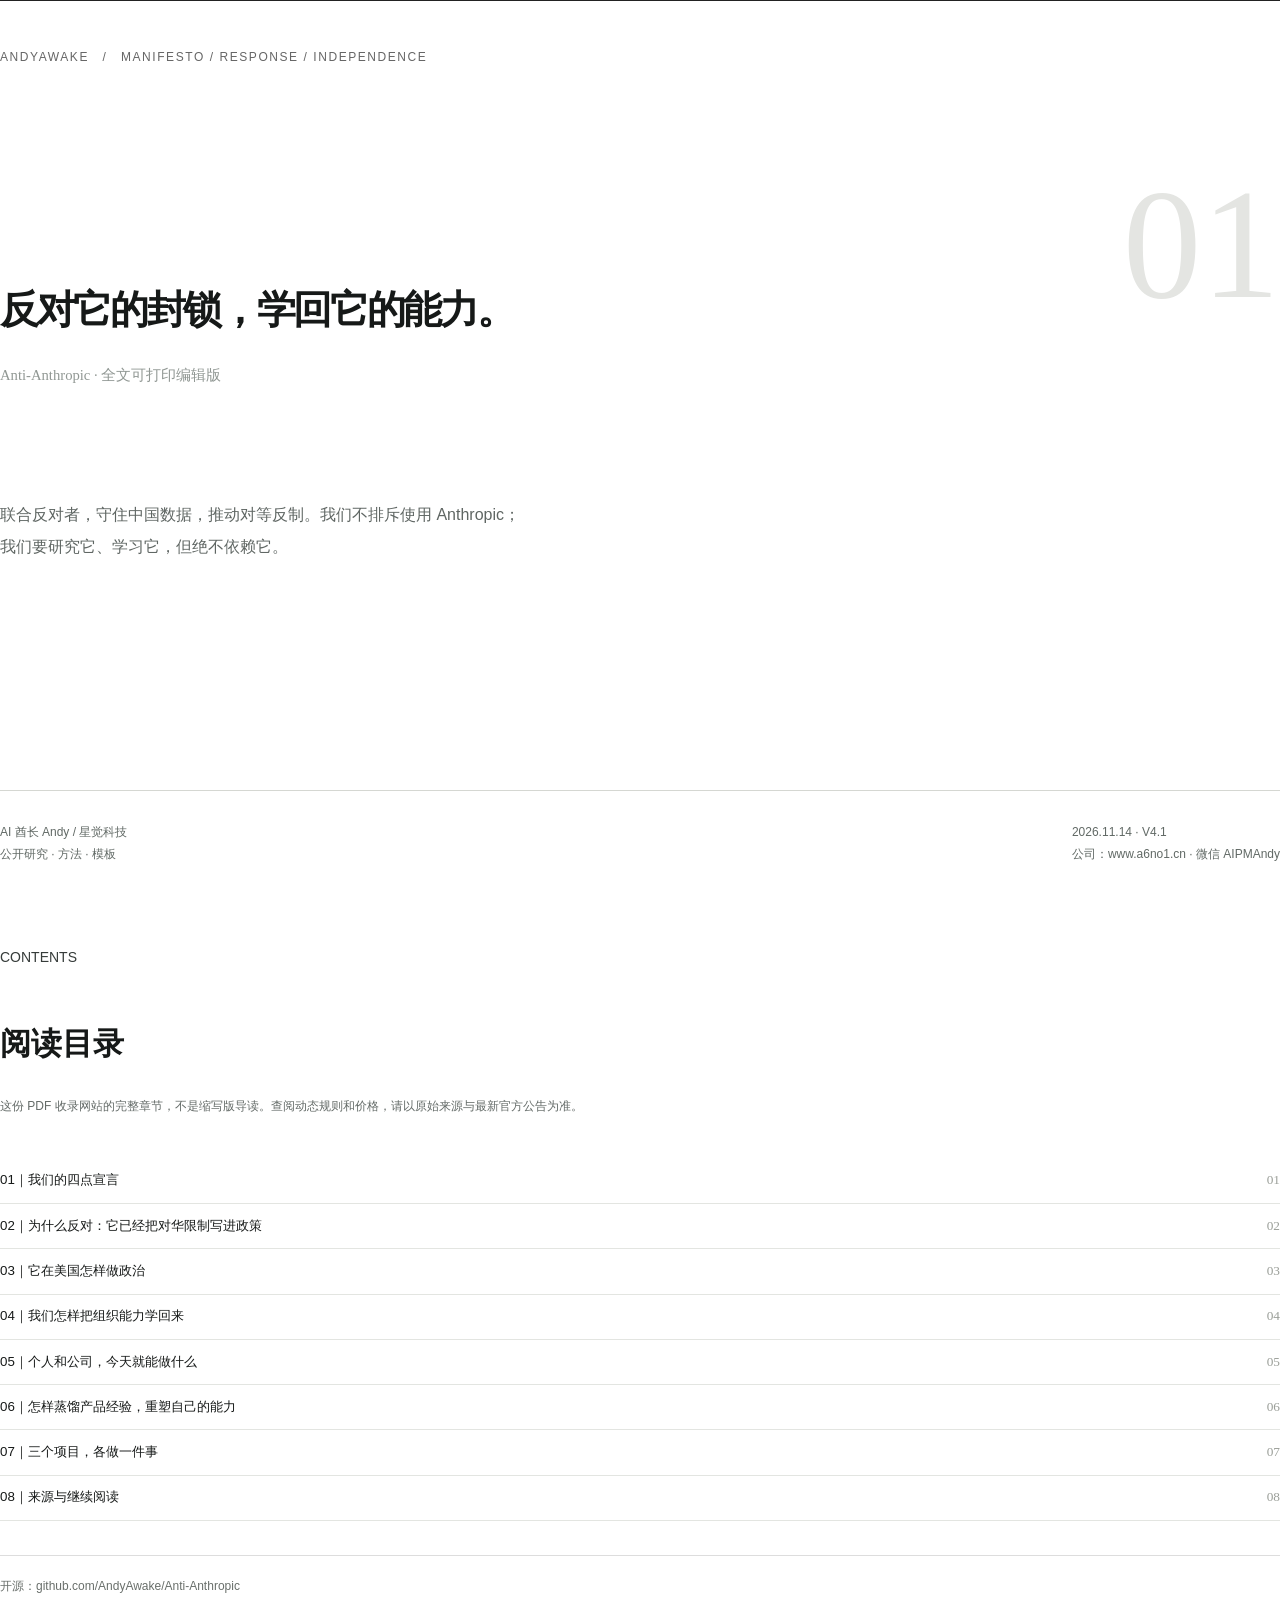
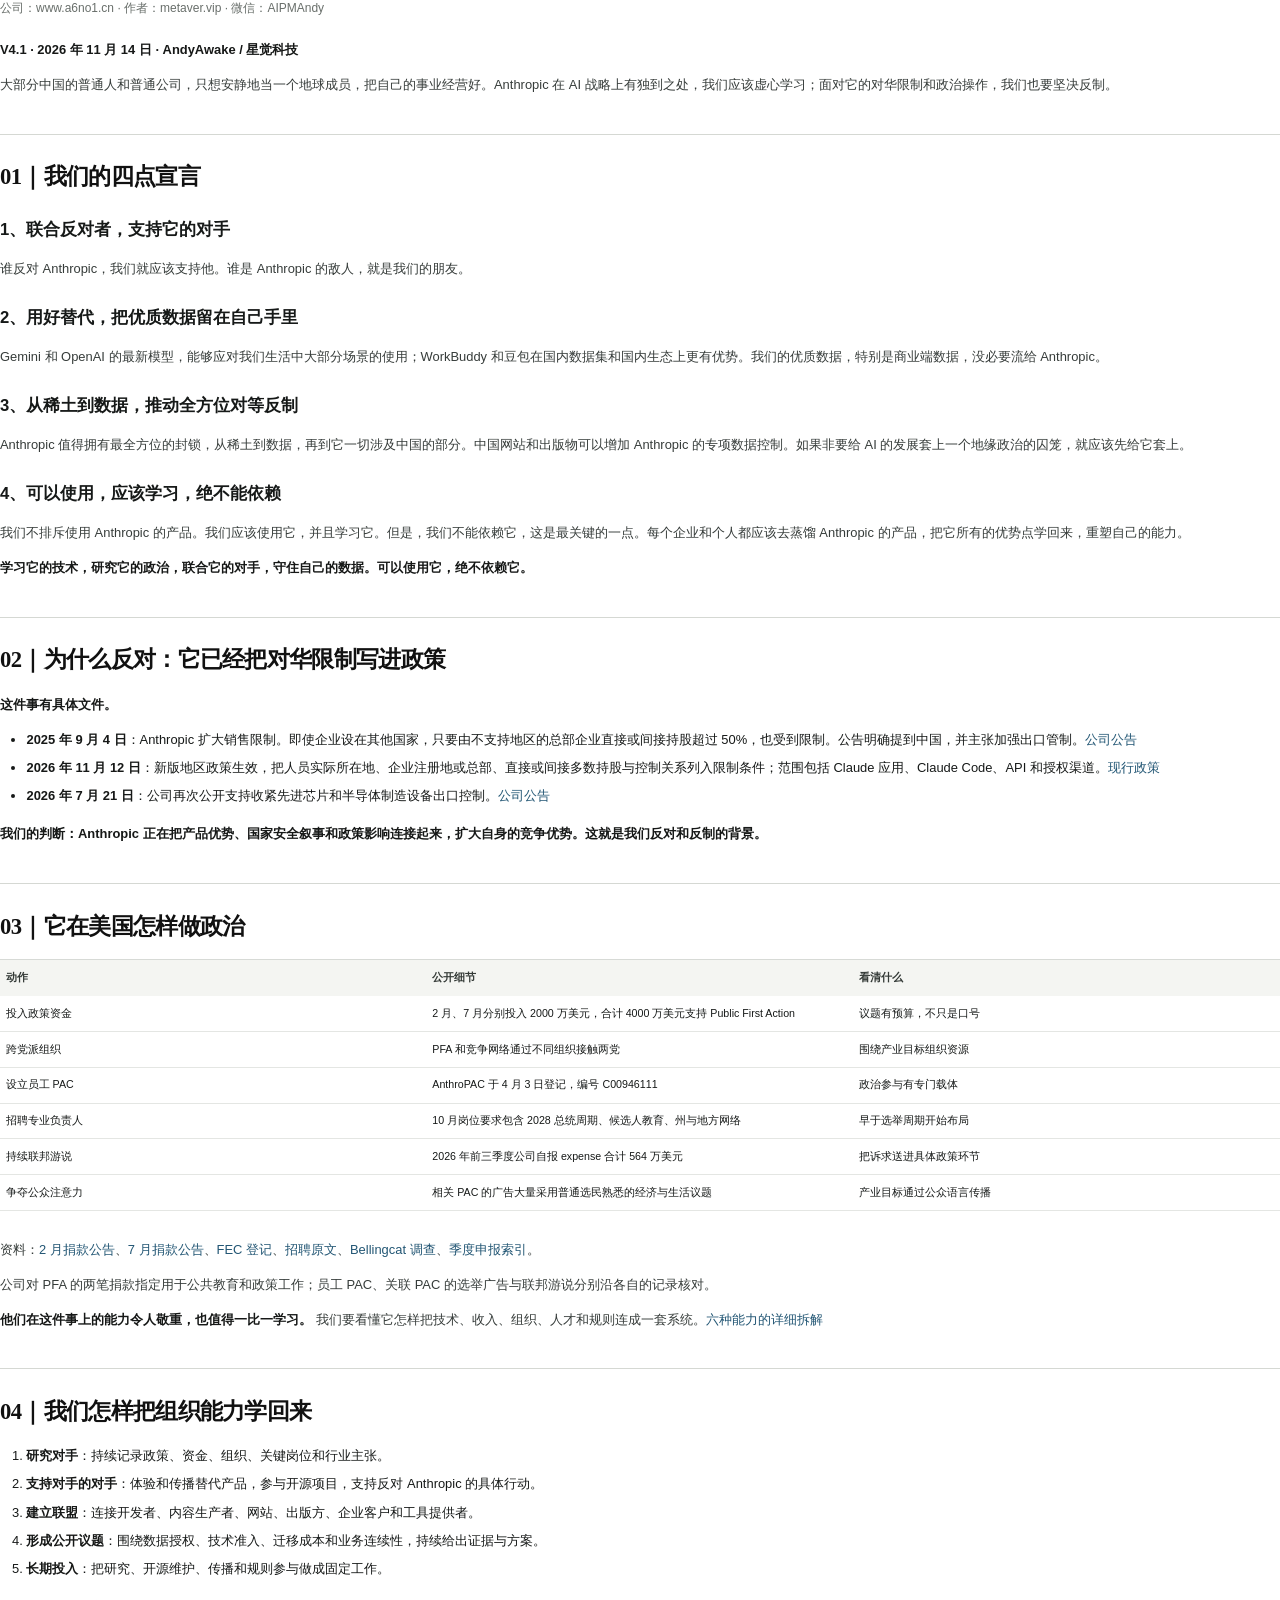
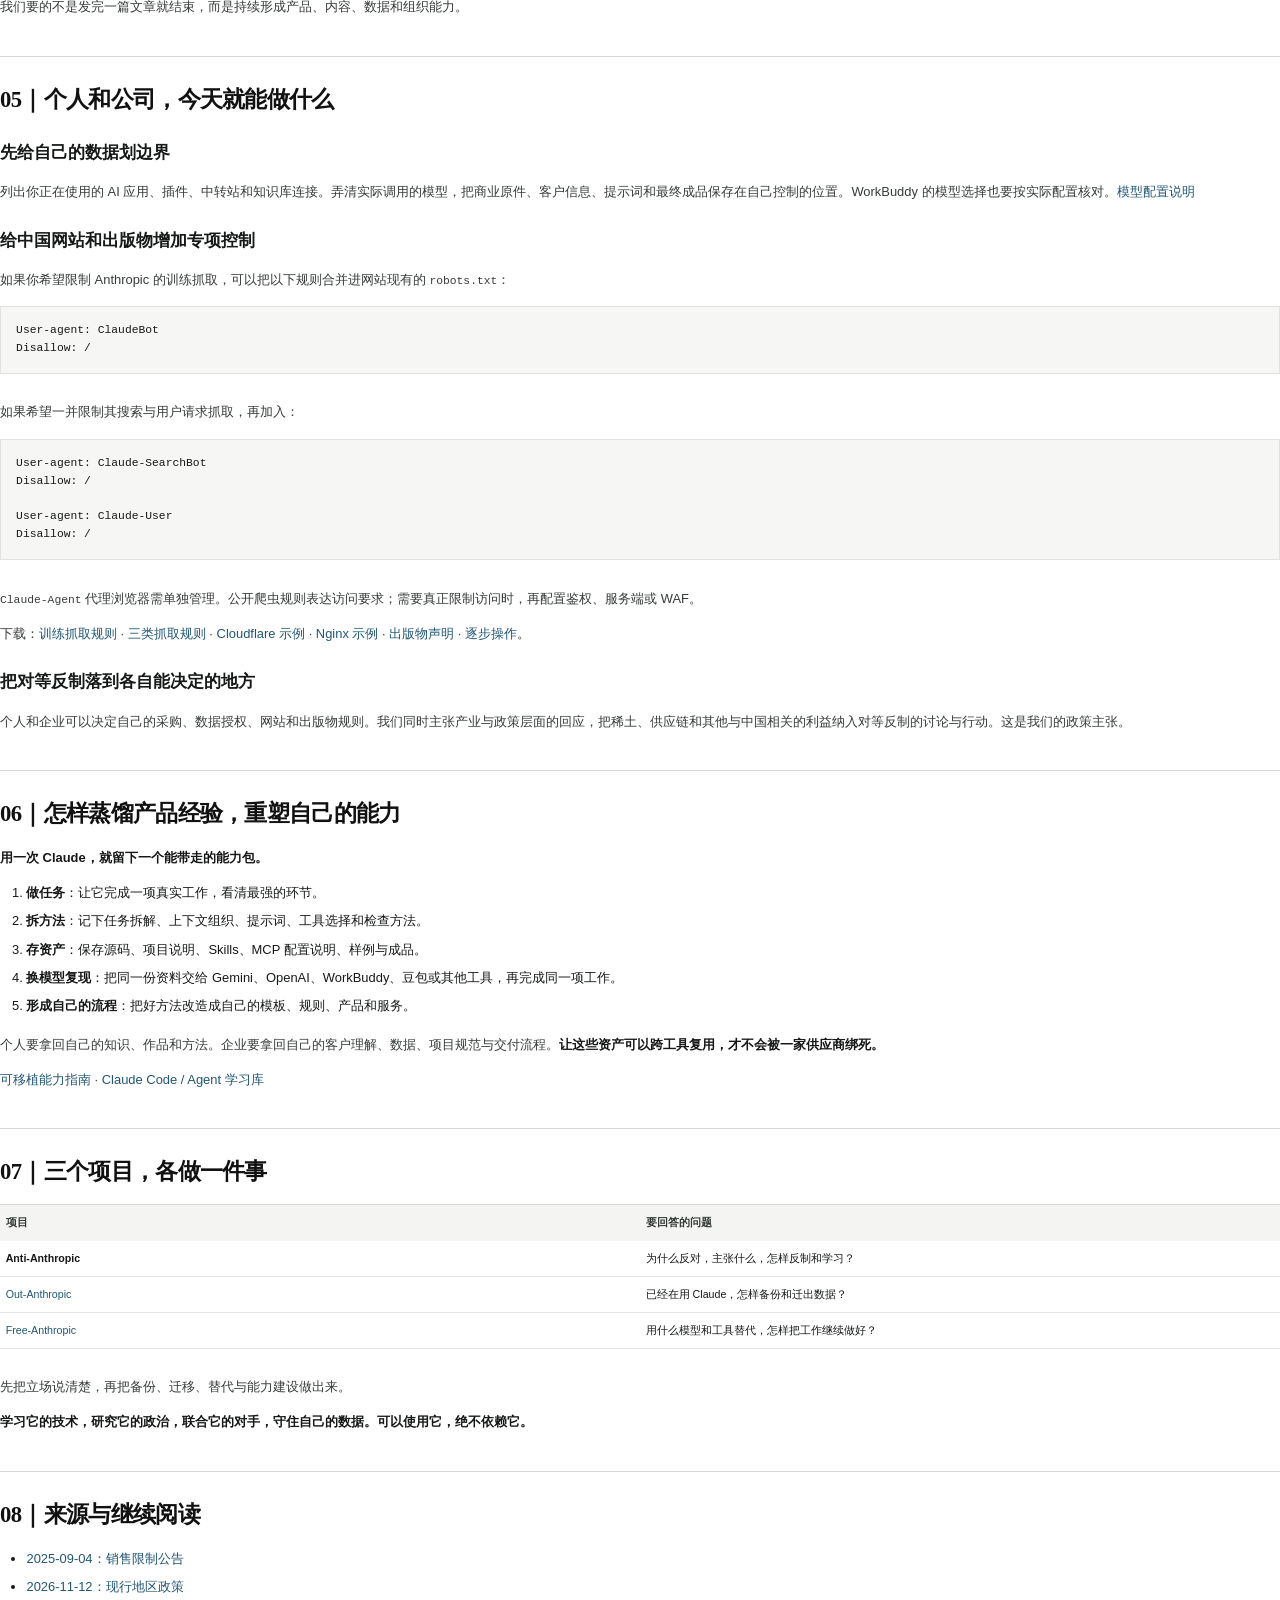
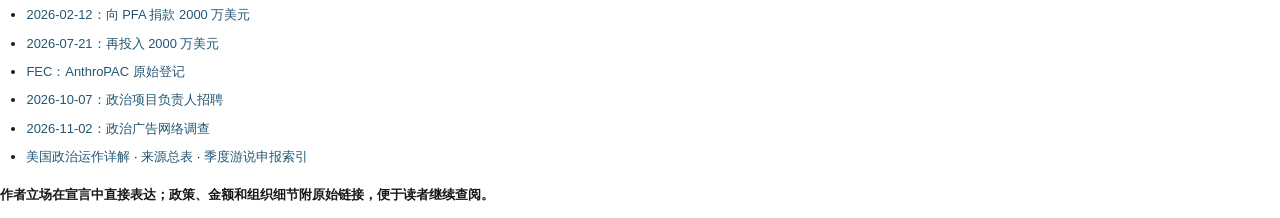
==== commit 5d894dee: "Version manifesto PDF downloads and align project index" ====
--- a/assets/guide-print.html
+++ b/assets/guide-print.html
@@ -2,7 +2,7 @@
 @page{size:A4;margin:21mm 18mm 21mm 18mm;@top-left{content:"ANDYAWAKE · OPEN FIELD GUIDE";font-family:"Noto Sans SC";font-size:8px;color:#a0a3a0;letter-spacing:.11em}@top-right{content:"2026 / 11 / 14";font-family:"Noto Sans SC";font-size:8px;color:#a0a3a0}@bottom-left{content:"ANDYAWAKE · 开源迁移与工作流手册";font-family:"Noto Sans SC";font-size:8px;color:#888d89}@bottom-right{content:counter(page);font-family:"Noto Sans SC";font-size:9px;color:#777}}
 @page:first{@top-left{content:none}@top-right{content:none}@bottom-left{content:none}@bottom-right{content:none}}
 *{box-sizing:border-box}html{font-family:"Noto Sans SC",sans-serif;color:#161918;background:#fff}body{margin:0;font-size:10.5pt;line-height:1.85}a{color:#225674;text-decoration:none}p,li{orphans:3;widows:3}p{margin:0 0 9pt;color:#363c3a}strong{font-weight:700;color:#161817}.cover{height:250mm;position:relative;page-break-after:always}.cover-top{border-top:1.5px solid #222;padding-top:12mm;font-size:9pt;letter-spacing:.13em;color:#666}.cover-num{font-family:serif;font-size:118pt;color:#e4e5e2;position:absolute;top:44mm;right:0;line-height:1}.cover-title{position:absolute;top:75mm;left:0;right:0;font-family:"Songti SC",serif;font-size:29pt;letter-spacing:-.06em;line-height:1.42;font-weight:650}.cover-sub{position:absolute;top:132mm;left:0;right:0;color:#5f6663;font-size:12pt;max-width:140mm;line-height:2}.cover-bottom{position:absolute;bottom:21mm;left:0;right:0;border-top:1px solid #d5d7d2;padding-top:8mm;display:flex;justify-content:space-between;color:#616965;font-size:9pt}.small{font-size:9pt;color:#747974}.chapter-toc{page-break-after:always}.chapter-toc h1{font-family:"Songti SC",serif;font-size:23pt;margin:12mm 0 6mm}.toc-line{display:flex;justify-content:space-between;gap:10mm;border-bottom:1px solid #e3e5e1;font-size:10pt;padding:2.6mm 0}.toc-line span:last-child{font-family:Georgia,serif;color:#9b9f99}.toc-intro{color:#646b68;font-size:9pt;line-height:1.8;margin:5mm 0 11mm}.pdf-content h2{font-family:"Songti SC",serif;color:#111;letter-spacing:-.03em;font-size:17pt;line-height:1.38;font-weight:660;border-top:1px solid #d5d8d3;padding-top:8mm;margin:13mm 0 5mm;break-after:avoid}.pdf-content h2:first-child{margin-top:0}.pdf-content h3{font-size:12.5pt;margin:6mm 0 3mm;break-after:avoid}.pdf-content p,.pdf-content li{font-size:10pt;line-height:1.9}.pdf-content ul,.pdf-content ol{padding-left:7mm;margin:3mm 0 6mm}.pdf-content li{margin:1.4mm 0}.pdf-content blockquote{border-left:2px solid #b8bcb5;background:#f8f9f7;padding:3mm 4mm;margin:5mm 0}.pdf-content blockquote p{color:#5c625d;font-size:9pt;margin:0}.pdf-content pre{font-family:"Noto Sans Mono CJK SC",monospace;font-size:8pt;line-height:1.58;white-space:pre-wrap;overflow-wrap:anywhere;background:#f6f7f5;border:1px solid #e0e3df;padding:4mm;margin:4mm 0 7mm}code{font-family:"Noto Sans Mono CJK SC",monospace;font-size:8.5pt;overflow-wrap:anywhere}.pdf-content table{width:100%;border-collapse:collapse;margin:4mm 0 7mm;font-size:8pt;table-layout:fixed}.pdf-content th{background:#f4f5f2;border-top:1px solid #d7dad6;color:#343a37;text-align:left;padding:2.2mm 1.5mm;overflow-wrap:anywhere}.pdf-content td{border-bottom:1px solid #e4e6e3;padding:2mm 1.5mm;vertical-align:top;overflow-wrap:anywhere}.table-scroller{max-width:100%}.table-scroller table{break-inside:auto}.table-scroller tr{break-inside:avoid}.last-note{margin-top:9mm;padding:5mm 0;border-top:1px solid #ddd;font-size:9pt;color:#696f6b}
-.pdf-content p,.pdf-content li{line-height:1.78;font-size:9.7pt}.pdf-content h2{margin:10mm 0 4.5mm;padding-top:7mm}.pdf-content ol,.pdf-content ul{margin-bottom:4mm}</style></head><body><section class="cover"><div class="cover-top">ANDYAWAKE　/　MANIFESTO / RESPONSE / INDEPENDENCE</div><div class="cover-num">03</div><div class="cover-title">反对它的封锁，学回它的能力。<p style="font-family:'Noto Sans SC';font-size:11pt;font-weight:400;letter-spacing:0;color:#919894;margin-top:7mm">Anti-Anthropic · 全文可打印编辑版</p></div><div class="cover-sub">联合反对者，守住中国数据，推动对等反制。我们不排斥使用 Anthropic；我们要研究它、学习它，但绝不依赖它。</div><div class="cover-bottom"><span>AI 酋长 Andy / 星觉科技<br>公开研究 · 方法 · 模板</span><span>2026.11.14 · V4.1<br>公司：www.a6no1.cn · 微信 AIPMAndy</span></div></section><section class="chapter-toc"><p class="overline">CONTENTS</p><h1>阅读目录</h1><p class="toc-intro">这份 PDF 收录网站的完整章节，不是缩写版导读。查阅动态规则和价格，请以原始来源与最新官方公告为准。</p><div class="toc-line"><span>01｜我们的四点宣言</span><span>01</span></div><div class="toc-line"><span>02｜为什么反对：它已经把对华限制写进政策</span><span>02</span></div><div class="toc-line"><span>03｜它在美国怎样做政治</span><span>03</span></div><div class="toc-line"><span>04｜我们怎样把组织能力学回来</span><span>04</span></div><div class="toc-line"><span>05｜个人和公司，今天就能做什么</span><span>05</span></div><div class="toc-line"><span>06｜怎样蒸馏产品经验，重塑自己的能力</span><span>06</span></div><div class="toc-line"><span>07｜三个项目，各做一件事</span><span>07</span></div><div class="toc-line"><span>08｜来源与继续阅读</span><span>08</span></div><div class="last-note">开源：github.com/AndyAwake/Anti-Anthropic<br>公司：www.a6no1.cn · 作者：metaver.vip · 微信：AIPMAndy</div></section><main class="pdf-content"><p><strong>V4.1 · 2026 年 11 月 14 日 · AndyAwake / 星觉科技</strong></p>
+.pdf-content p,.pdf-content li{line-height:1.78;font-size:9.7pt}.pdf-content h2{margin:10mm 0 4.5mm;padding-top:7mm}.pdf-content ol,.pdf-content ul{margin-bottom:4mm}</style></head><body><section class="cover"><div class="cover-top">ANDYAWAKE　/　MANIFESTO / RESPONSE / INDEPENDENCE</div><div class="cover-num">01</div><div class="cover-title">反对它的封锁，学回它的能力。<p style="font-family:'Noto Sans SC';font-size:11pt;font-weight:400;letter-spacing:0;color:#919894;margin-top:7mm">Anti-Anthropic · 全文可打印编辑版</p></div><div class="cover-sub">联合反对者，守住中国数据，推动对等反制。我们不排斥使用 Anthropic；我们要研究它、学习它，但绝不依赖它。</div><div class="cover-bottom"><span>AI 酋长 Andy / 星觉科技<br>公开研究 · 方法 · 模板</span><span>2026.11.14 · V4.1<br>公司：www.a6no1.cn · 微信 AIPMAndy</span></div></section><section class="chapter-toc"><p class="overline">CONTENTS</p><h1>阅读目录</h1><p class="toc-intro">这份 PDF 收录网站的完整章节，不是缩写版导读。查阅动态规则和价格，请以原始来源与最新官方公告为准。</p><div class="toc-line"><span>01｜我们的四点宣言</span><span>01</span></div><div class="toc-line"><span>02｜为什么反对：它已经把对华限制写进政策</span><span>02</span></div><div class="toc-line"><span>03｜它在美国怎样做政治</span><span>03</span></div><div class="toc-line"><span>04｜我们怎样把组织能力学回来</span><span>04</span></div><div class="toc-line"><span>05｜个人和公司，今天就能做什么</span><span>05</span></div><div class="toc-line"><span>06｜怎样蒸馏产品经验，重塑自己的能力</span><span>06</span></div><div class="toc-line"><span>07｜三个项目，各做一件事</span><span>07</span></div><div class="toc-line"><span>08｜来源与继续阅读</span><span>08</span></div><div class="last-note">开源：github.com/AndyAwake/Anti-Anthropic<br>公司：www.a6no1.cn · 作者：metaver.vip · 微信：AIPMAndy</div></section><main class="pdf-content"><p><strong>V4.1 · 2026 年 11 月 14 日 · AndyAwake / 星觉科技</strong></p>
 <p>大部分中国的普通人和普通公司，只想安静地当一个地球成员，把自己的事业经营好。Anthropic 在 AI 战略上有独到之处，我们应该虚心学习；面对它的对华限制和政治操作，我们也要坚决反制。</p>
 <h2 id="chapter-01">01｜我们的四点宣言</h2>
 <h3>1、联合反对者，支持它的对手</h3>
